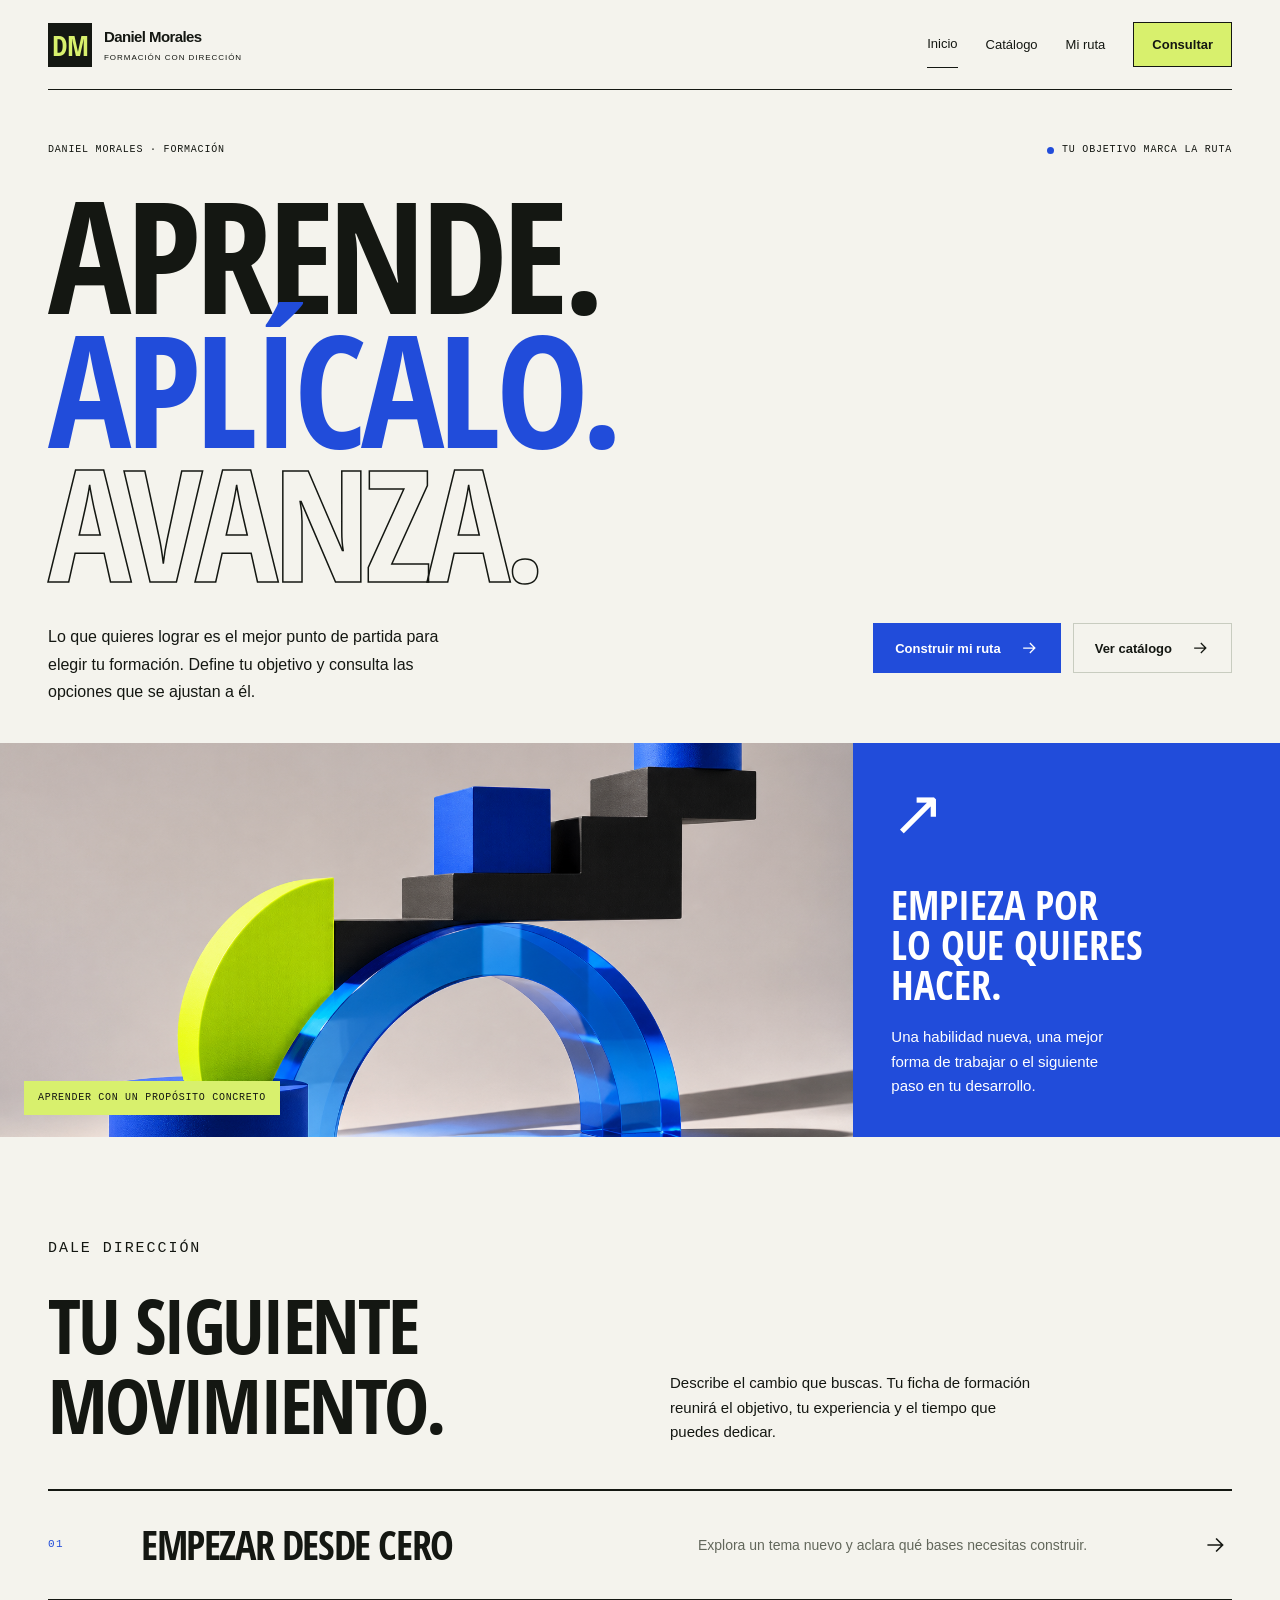
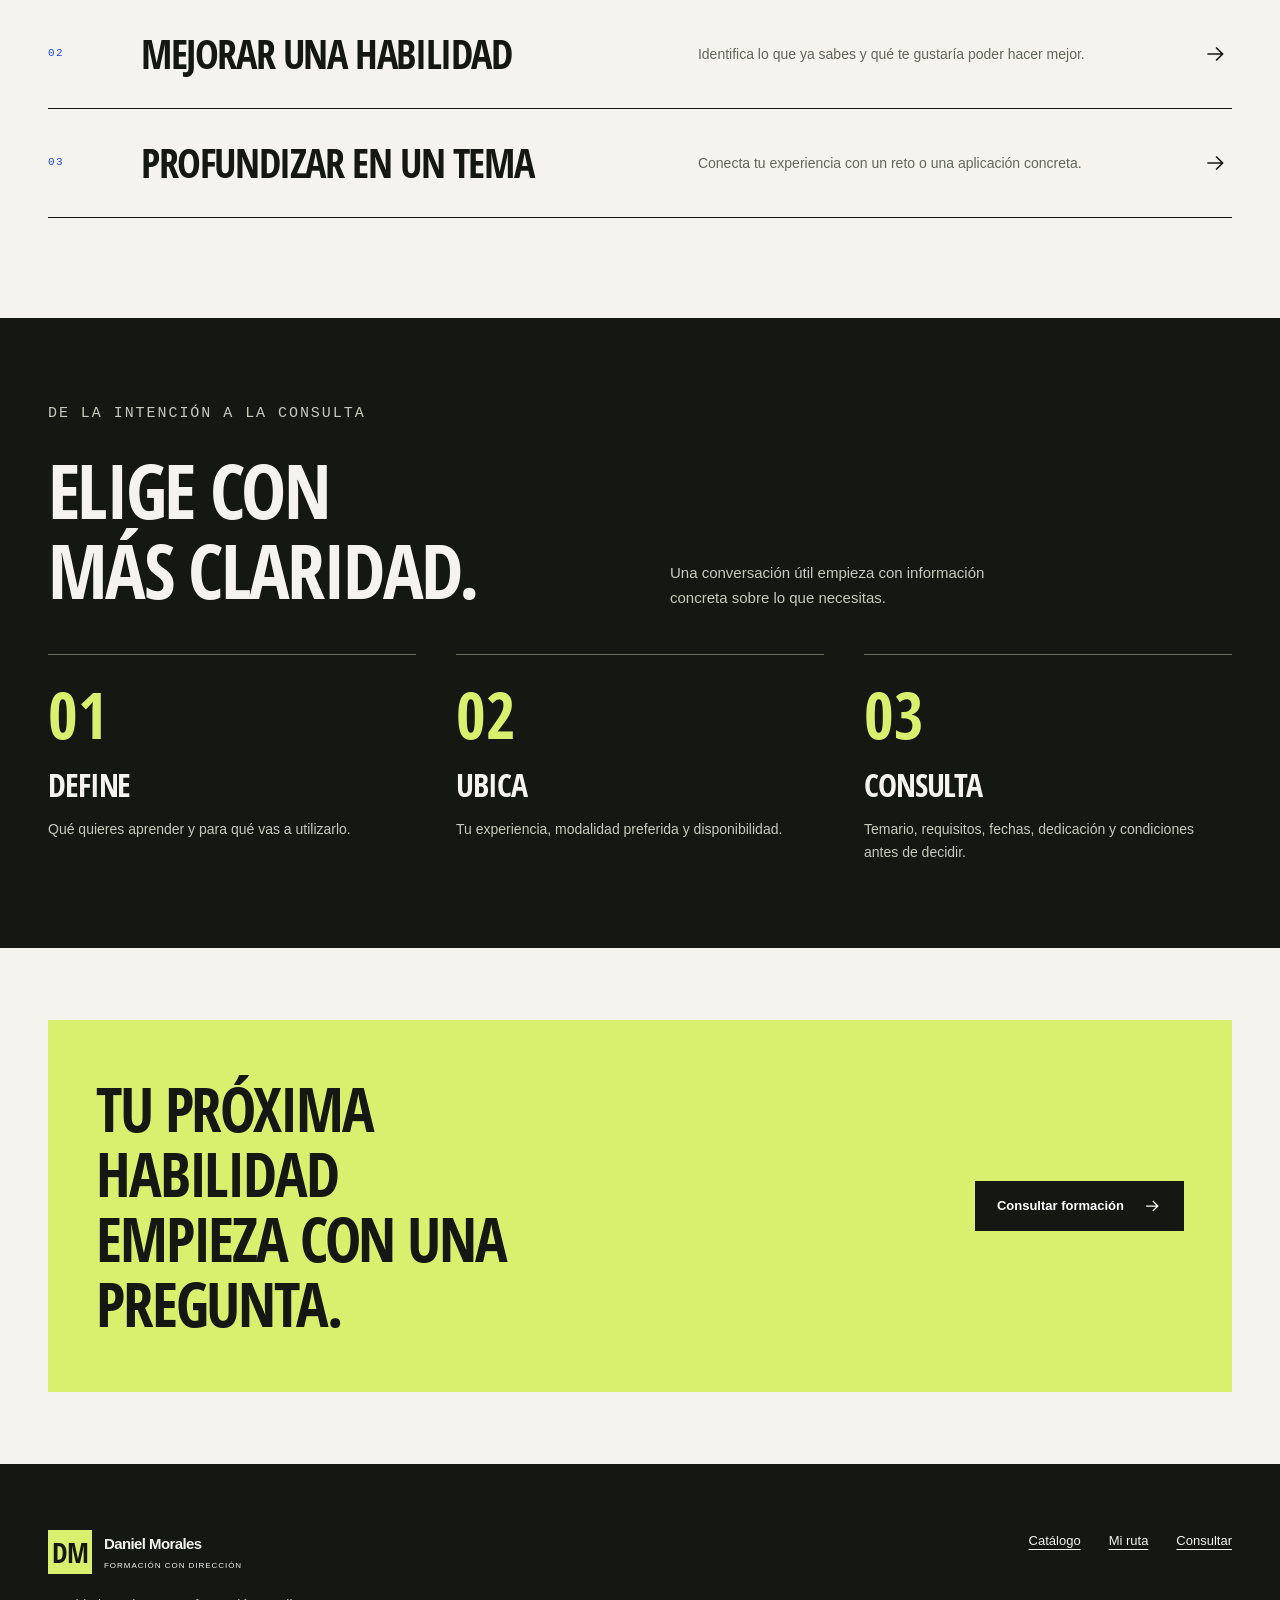
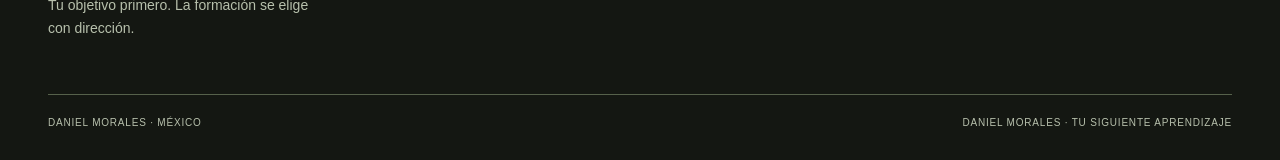
==== index.html @ 95f06d17 "1 1" ====
<!doctype html>
<html lang="es"><head><meta charset="utf-8"><meta name="viewport" content="width=device-width,initial-scale=1"><meta name="theme-color" content="#214cda"><title>Aprende con dirección | Daniel Morales</title><meta name="description" content="Define tu objetivo de aprendizaje, consulta cursos y prepara una ficha de formación para elegir con más claridad."><link rel="icon" href="favicon.svg" type="image/svg+xml"><link rel="stylesheet" href="assets/fonts.css"><link rel="stylesheet" href="assets/styles.css"><script src="configuracion.js" defer></script><script src="catalogo.js" defer></script><script src="assets/app.js" defer></script></head>
<body class="site-d"><a class="skip" href="#contenido">Saltar al contenido</a><header class="site-header"><div class="container header-inner"><a class="brand" href="index.html" aria-label="Daniel Morales · Inicio"><span class="brand-title"><span class="dm-monogram" aria-hidden="true">DM</span><span>Daniel Morales<small>Formación con dirección</small></span></span></a><button class="menu-toggle" type="button" aria-label="Abrir menú" aria-expanded="false" aria-controls="navegacion">Menú</button><nav class="nav" id="navegacion" aria-label="Navegación principal"><a href="index.html" aria-current="page">Inicio</a><a href="servicios.html">Catálogo</a><a href="herramientas.html">Mi ruta</a><a href="contacto.html" class="nav-cta">Consultar</a></nav></div></header>
<main id="contenido" tabindex="-1"><section class="container d-cover"><div class="d-kicker"><span>Daniel Morales · Formación</span><span><i class="d-dot" aria-hidden="true"></i>Tu objetivo marca la ruta</span></div><h1 class="d-title">APRENDE.<br><span class="blue">APLÍCALO.</span><br><span class="outlined">AVANZA.</span></h1><div class="d-cover-bottom"><p class="lead">Lo que quieres lograr es el mejor punto de partida para elegir tu formación. Define tu objetivo y consulta las opciones que se ajustan a él.</p><div class="actions"><a class="btn" href="herramientas.html">Construir mi ruta <svg viewBox="0 0 24 24" aria-hidden="true"><path d="M5 12h14M13 6l6 6-6 6"/></svg></a><a class="btn secondary" href="servicios.html">Ver catálogo <svg viewBox="0 0 24 24" aria-hidden="true"><path d="M5 12h14M13 6l6 6-6 6"/></svg></a></div></div></section><section class="d-banner"><div class="d-banner-visual"><img src="assets/editorial.png" width="1536" height="1024" alt="Composición de formas geométricas cobalto, lima y negro que sugieren construcción y avance" fetchpriority="high"><span class="d-image-label">Aprender con un propósito concreto</span></div><div class="d-banner-note"><span class="big-symbol" aria-hidden="true">↗</span><div><strong>Empieza por<br>lo que quieres hacer.</strong><p>Una habilidad nueva, una mejor forma de trabajar o el siguiente paso en tu desarrollo.</p></div></div></section><section class="container section"><div class="d-heading"><div><p class="eyebrow">Dale dirección</p><h2>Tu siguiente<br>movimiento.</h2></div><p>Describe el cambio que buscas. Tu ficha de formación reunirá el objetivo, tu experiencia y el tiempo que puedes dedicar.</p></div><div class="d-objectives"><a class="d-objective" href="herramientas.html"><span class="folio">01</span><h3>Empezar desde cero</h3><p>Explora un tema nuevo y aclara qué bases necesitas construir.</p><svg viewBox="0 0 24 24" aria-hidden="true"><path d="M5 12h14M13 6l6 6-6 6"/></svg></a><a class="d-objective" href="herramientas.html"><span class="folio">02</span><h3>Mejorar una habilidad</h3><p>Identifica lo que ya sabes y qué te gustaría poder hacer mejor.</p><svg viewBox="0 0 24 24" aria-hidden="true"><path d="M5 12h14M13 6l6 6-6 6"/></svg></a><a class="d-objective" href="herramientas.html"><span class="folio">03</span><h3>Profundizar en un tema</h3><p>Conecta tu experiencia con un reto o una aplicación concreta.</p><svg viewBox="0 0 24 24" aria-hidden="true"><path d="M5 12h14M13 6l6 6-6 6"/></svg></a></div></section><section class="d-process"><div class="container"><div class="d-heading"><div><p class="eyebrow">De la intención a la consulta</p><h2>Elige con<br>más claridad.</h2></div><p>Una conversación útil empieza con información concreta sobre lo que necesitas.</p></div><div class="d-process-grid"><article><strong>01</strong><h3>Define</h3><p>Qué quieres aprender y para qué vas a utilizarlo.</p></article><article><strong>02</strong><h3>Ubica</h3><p>Tu experiencia, modalidad preferida y disponibilidad.</p></article><article><strong>03</strong><h3>Consulta</h3><p>Temario, requisitos, fechas, dedicación y condiciones antes de decidir.</p></article></div></div></section><section class="container"><div class="d-cta"><h2>Tu próxima habilidad<br>empieza con una pregunta.</h2><a class="btn" href="contacto.html">Consultar formación <svg viewBox="0 0 24 24" aria-hidden="true"><path d="M5 12h14M13 6l6 6-6 6"/></svg></a></div></section></main>
<footer class="site-footer"><div class="container"><div class="footer-top"><div><a class="brand" href="index.html"><span class="brand-title"><span class="dm-monogram" aria-hidden="true">DM</span><span>Daniel Morales<small>Formación con dirección</small></span></span></a><p class="footer-note">Tu objetivo primero. La formación se elige con dirección.</p></div><nav class="footer-nav" aria-label="Navegación del pie"><a href="servicios.html">Catálogo</a><a href="herramientas.html">Mi ruta</a><a href="contacto.html">Consultar</a></nav></div><div class="footer-bottom"><span>Daniel Morales · México</span><span>Daniel Morales · Tu siguiente aprendizaje</span></div></div></footer></body></html>
---- assets/fonts.css ----
@font-face{font-family:'Site Display';src:url('fonts/display-700.woff') format('woff');font-style:normal;font-weight:700;font-display:swap}
@font-face{font-family:'Site Text';src:url('fonts/text-400.woff') format('woff');font-style:normal;font-weight:400;font-display:swap}
@font-face{font-family:'Site Text';src:url('fonts/text-700.woff') format('woff');font-style:normal;font-weight:700;font-display:swap}
@font-face{font-family:'Site Mono';src:url('fonts/mono-400.woff') format('woff');font-style:normal;font-weight:400;font-display:swap}
:root{--font-head:'Site Display',Georgia,serif;--font-body:'Site Text',Arial,sans-serif;--font-mono:'Site Mono',monospace}
---- assets/styles.css ----
*{box-sizing:border-box}:where(.tool-layout,.contact-grid,.form-grid,.s-intro,.s-paths,.s-service,.s-tool-intro,.s-principles,.s-process-grid,.s-note,.c-layout,.c-abstract,.c-row,.c-method,.c-service-columns,.matrix-row,.d-cover-bottom,.d-heading,.d-objective,.d-process-grid,.d-criteria,.d-tool-header,.catalog-toolbar,.catalog-grid)>*{min-width:0}html{scroll-behavior:smooth;scroll-padding-top:100px}body{margin:0;background:var(--paper);color:var(--ink);font-family:var(--font-body,Arial,sans-serif);font-size:16px;line-height:1.65}h1,h2,h3,p,figure,dl,dd{margin:0}h1,h2,h3{font-family:var(--font-head,Georgia,serif);font-weight:500;line-height:1.06;letter-spacing:-.035em}h1{font-size:clamp(3rem,7.4vw,7rem)}h2{font-size:clamp(2.1rem,4.4vw,4.2rem)}h3{font-size:1.5rem}p+p{margin-top:1rem}a{color:inherit;text-underline-offset:4px}button,input,select,textarea{font:inherit}button,a,input,textarea,select{-webkit-tap-highlight-color:transparent}a,button{touch-action:manipulation}button{cursor:pointer}button:disabled{cursor:default;opacity:.45}a:not(.btn):hover{text-decoration-thickness:2px}img,svg{max-width:100%;display:block}img{height:auto}svg{width:20px;height:20px;fill:none;stroke:currentColor;stroke-width:1.5}::selection{background:var(--accent);color:var(--accent-text)}:focus-visible{outline:3px solid var(--focus);outline-offset:5px}[hidden]{display:none!important}.container{width:min(1280px,calc(100% - 96px));margin-inline:auto}.skip{position:fixed;z-index:999;top:12px;left:12px;transform:translateY(-180%);padding:12px 20px;background:var(--ink);color:var(--paper)}.skip:focus{transform:none}.site-header{position:relative;z-index:20}.header-inner{min-height:96px;display:flex;align-items:center;justify-content:space-between;gap:24px}.brand{text-decoration:none;flex-shrink:0}.brand small{font-family:var(--font-body,Arial,sans-serif);display:block;font-size:10px;letter-spacing:.16em;line-height:1.5;text-transform:uppercase}.nav{display:flex;align-items:center;gap:28px}.nav a{font-size:13px;text-decoration:none;white-space:nowrap;padding-block:12px}.nav a[aria-current=page]{border-bottom:1px solid currentColor}.nav .nav-cta{padding:11px 18px;background:var(--ink);color:var(--paper)}.menu-toggle{display:none;border:1px solid var(--line);padding:10px 14px;background:transparent;color:inherit;font-size:13px}.eyebrow,.folio,.label{font-family:var(--font-mono,monospace);font-size:11px;font-weight:500;text-transform:uppercase;letter-spacing:.13em;line-height:1.6}.eyebrow{margin-bottom:24px}.lead{font-size:clamp(1.05rem,1.5vw,1.3rem);line-height:1.7;max-width:64ch}.muted,.micro,.hint{color:var(--muted)}.micro{font-size:12px;line-height:1.7}.hint{font-weight:400;font-size:11px;margin-left:5px}.actions{display:flex;flex-wrap:wrap;gap:12px;align-items:center;margin-top:28px}.btn{display:inline-flex;align-items:center;justify-content:center;gap:18px;min-height:50px;padding:13px 21px;background:var(--accent);color:var(--accent-text);border:1px solid var(--accent);text-decoration:none;font-size:13px;font-weight:600;line-height:1.5;max-width:100%;text-align:center;transition:background .18s,color .18s,transform .18s}.btn:hover{transform:translateY(-2px);filter:brightness(.94)}.btn.secondary{background:transparent;color:var(--ink);border-color:var(--line)}.text-link{display:inline-flex;gap:18px;align-items:center;font-size:14px;text-decoration:none;border-bottom:1px solid currentColor;padding-block:8px}.section{padding-block:100px}.section.soft{background:var(--soft)}.section-head{margin-bottom:48px}.section-head p{max-width:54ch;margin-top:20px}.page-intro{padding-block:68px}.page-intro .lead{margin-top:28px}.tool-layout{display:grid;grid-template-columns:1.1fr 1fr;gap:40px;align-items:start}.panel{min-width:0;padding:36px;background:var(--panel);border:1px solid var(--line)}.panel-heading{display:flex;align-items:start;justify-content:space-between;gap:20px;margin-bottom:28px}.panel-heading h2{font-size:1.9rem}.tag{font-size:10px;text-transform:uppercase;letter-spacing:.08em;line-height:1.5;flex-shrink:0;color:var(--muted);padding-top:7px}.form-grid{display:grid;grid-template-columns:1fr 1fr;gap:24px 20px}.field{display:flex;flex-direction:column;min-width:0;gap:8px}.field.full{grid-column:1/-1}.field label{font-size:13px;font-weight:600;line-height:1.5}input,textarea,select{width:100%;min-width:0;background:var(--input);border:1px solid var(--line);color:var(--ink);padding:12px 13px;border-radius:0;min-height:48px}input[type=checkbox]{width:18px;min-height:18px;height:18px;accent-color:var(--accent);flex-shrink:0}textarea{resize:vertical;min-height:126px}input::placeholder,textarea::placeholder{color:var(--muted);opacity:.9;font-size:13px}select{padding-right:24px}form .micro{margin-top:20px}.status{font-size:13px;line-height:1.6;margin-top:16px}.status:empty{display:none}.notice{font-size:12px;line-height:1.6;padding:16px;border-left:2px solid var(--accent);background:var(--soft);margin-top:20px}.empty-state{padding:42px 8px;text-align:center}.empty-symbol{font-family:var(--font-head,Georgia,serif);font-size:4rem;line-height:1;color:var(--accent);margin-bottom:24px}.empty-state h3{font-size:1.7rem;margin-bottom:16px}.empty-state p{font-size:14px;max-width:37ch;margin-inline:auto;color:var(--muted)}.result-line{padding-block:17px;border-bottom:1px solid var(--line)}.result-line dt{font-size:10px;letter-spacing:.1em;text-transform:uppercase;font-family:var(--font-mono,monospace);color:var(--muted)}.result-line dd{margin-top:7px;font-size:15px;white-space:pre-wrap;overflow-wrap:anywhere}.result-content ol{padding-left:20px;font-size:14px}.result-content li+li{margin-top:12px}.result-content h3{font-size:1.6rem}.contact-grid{display:grid;grid-template-columns:.8fr 1.2fr;gap:64px}.contact-email{display:block;overflow-wrap:anywhere;font-size:clamp(1rem,1.5vw,1.3rem);margin:28px 0}.contact-note{font-size:15px}.contact-detail{display:grid;grid-template-columns:100px 1fr;gap:13px 20px;font-size:13px;margin-top:32px}.contact-detail dt{color:var(--muted)}.contact-detail dd{min-width:0;overflow-wrap:anywhere}.site-footer{padding:66px 0 28px;border-top:1px solid var(--line)}.footer-top{display:flex;justify-content:space-between;gap:40px}.footer-note{max-width:35ch;font-size:14px;margin-top:20px;color:var(--muted)}.footer-nav{display:flex;gap:28px;align-items:start;flex-wrap:wrap;font-size:13px}.footer-bottom{display:flex;justify-content:space-between;gap:20px;flex-wrap:wrap;margin-top:54px;padding-top:20px;border-top:1px solid var(--line);font-size:10px;letter-spacing:.08em;text-transform:uppercase;color:var(--muted)}.no-script{padding:16px;border:1px solid var(--line);margin:20px 0;font-size:13px}.visually-hidden{position:absolute;width:1px;height:1px;padding:0;margin:-1px;overflow:hidden;clip:rect(0,0,0,0);white-space:nowrap;border:0}main{min-height:65vh}main:focus{outline:none}.editorial-image{width:100%;height:100%;object-fit:cover}.quote-line{border-left:1px solid var(--accent);padding-left:28px;font-family:var(--font-head,Georgia,serif);font-size:1.7rem;line-height:1.3;max-width:30ch}.nobr{white-space:nowrap}details{border-bottom:1px solid var(--line);padding-block:20px}summary{cursor:pointer;font-size:1.15rem;font-weight:500;padding-right:20px}details p{font-size:14px;max-width:65ch;margin-top:14px}figure figcaption{font-size:10px;letter-spacing:.06em;line-height:1.6;margin-top:10px;color:var(--muted)}
@media(max-width:1020px){.container{width:calc(100% - 56px)}.nav{gap:18px}.tool-layout{gap:20px}.panel{padding:26px}.contact-grid{gap:32px}.panel-heading{flex-direction:column;gap:6px}.tag{padding:0}}
@media(max-width:760px){html{scroll-padding-top:20px}.container{width:calc(100% - 36px)}.header-inner{min-height:82px;flex-wrap:wrap;gap:0;padding-block:18px}.menu-toggle{display:inline-flex;align-items:center}.nav{width:100%;flex-direction:column;gap:0;align-items:stretch;margin-top:20px;padding-top:10px;border-top:1px solid var(--line)}.nav a{padding:14px 10px;white-space:normal}.nav .nav-cta{margin-top:8px}.js .nav:not(.is-open){display:none}.section{padding-block:64px}.page-intro{padding-block:46px}.tool-layout,.contact-grid{grid-template-columns:1fr;gap:28px}.panel{padding:26px 22px}.panel-heading{flex-direction:row}.form-grid{gap:20px}.footer-top{flex-direction:column}.footer-nav{gap:18px 24px}.site-footer{padding-top:48px}.section-head{margin-bottom:32px}.contact-detail{grid-template-columns:90px 1fr}.lead{font-size:1.05rem}}
@media(max-width:420px){.form-grid{grid-template-columns:1fr}.field.full{grid-column:auto}.panel{padding:24px 17px}.panel-heading{flex-direction:column}.btn{padding-inline:16px;gap:10px}.actions{gap:10px}.footer-bottom{font-size:9px}.contact-detail{grid-template-columns:1fr;gap:4px}.contact-detail dd{margin-bottom:12px}}
@media(prefers-reduced-motion:reduce){html{scroll-behavior:auto}*,*::before,*::after{transition:none!important;animation:none!important}.btn:hover{transform:none}}

:root{--paper:#f4f3ed;--ink:#141712;--muted:#62675b;--line:#c8ccc0;--accent:#214cda;--accent-text:#fff;--focus:#a63c00;--soft:#e5e8de;--panel:#fffef9;--input:#fffef9;--lime:#d8f06d}h1,h2,h3{font-family:var(--font-head,'Arial Narrow',Arial,sans-serif);font-weight:700;text-transform:uppercase;letter-spacing:-.035em}.brand-title{display:flex;align-items:center;gap:12px;font-family:var(--font-body,Arial,sans-serif);font-weight:750;font-size:15px;letter-spacing:-.04em}.dm-monogram{display:grid;place-items:center;width:44px;height:44px;background:var(--ink);color:var(--lime);font-family:var(--font-head,'Arial Narrow',Arial,sans-serif);font-size:28px;font-weight:700;line-height:1}.brand small{font-size:8px;font-weight:400;letter-spacing:.12em;margin-top:3px}.header-inner{min-height:90px;border-bottom:1px solid var(--ink)}.nav .nav-cta{background:var(--lime);color:var(--ink);font-weight:700;border:1px solid var(--ink)}.d-cover{padding-top:52px}.d-kicker{display:flex;justify-content:space-between;gap:20px;align-items:center;margin-bottom:28px;font-family:var(--font-mono,monospace);font-size:10px;text-transform:uppercase;letter-spacing:.08em}.d-kicker span:last-child{display:flex;align-items:center;gap:8px}.d-dot{width:7px;height:7px;background:var(--accent);border-radius:50%}.d-title{font-size:clamp(5rem,12.2vw,12.5rem);line-height:.86;letter-spacing:-.035em;max-width:12ch}.d-title .blue{color:var(--accent)}.d-title .outlined{color:var(--paper);-webkit-text-stroke:1.5px var(--ink)}.d-cover-bottom{display:grid;grid-template-columns:1fr 1fr;gap:50px;margin-top:34px;padding-bottom:38px}.d-cover-bottom .lead{font-size:16px;max-width:45ch}.d-cover-bottom .actions{justify-content:end;align-items:start;margin:0}.d-banner{display:grid;grid-template-columns:2fr 1fr;min-height:330px;background:var(--accent);color:white}.d-banner-visual{min-width:0;min-height:330px;position:relative}.d-banner-visual img{width:100%;height:100%;object-fit:cover;position:absolute;inset:0}.d-banner-visual .d-image-label{position:absolute;bottom:22px;left:24px;background:var(--lime);color:var(--ink);padding:9px 14px;font-family:var(--font-mono,monospace);font-size:10px;text-transform:uppercase;letter-spacing:.07em}.d-banner-note{padding:38px;display:flex;flex-direction:column;justify-content:space-between;gap:40px}.d-banner-note .big-symbol{font-size:4rem;line-height:1}.d-banner-note p{font-size:15px;max-width:28ch}.d-banner-note strong{font-family:var(--font-head,'Arial Narrow',Arial,sans-serif);font-size:2.5rem;display:block;text-transform:uppercase;line-height:1;margin-bottom:20px}.d-heading{display:grid;grid-template-columns:1fr 1fr;gap:60px;align-items:end;margin-bottom:44px}.d-heading h2{font-size:clamp(3rem,5.9vw,5.5rem)}.d-heading p{max-width:45ch;font-size:15px}.d-objectives{border-top:2px solid var(--ink)}.d-objective{display:grid;grid-template-columns:65px 1fr .9fr 30px;gap:28px;align-items:center;padding:34px 0;border-bottom:1px solid var(--ink);text-decoration:none}.d-objective .folio{color:var(--accent)}.d-objective h3{font-size:2.5rem;line-height:1}.d-objective p{font-size:14px;color:var(--muted)}.d-objective svg{width:26px;height:26px}.d-objective:hover h3{color:var(--accent)}.d-process{background:var(--ink);color:var(--paper);padding-block:84px}.d-process .d-heading p{color:#c4cbbc}.d-process-grid{display:grid;grid-template-columns:repeat(3,1fr);gap:40px}.d-process-grid article{padding-top:28px;border-top:1px solid #66705d}.d-process-grid strong{font-family:var(--font-head,'Arial Narrow',Arial,sans-serif);color:var(--lime);font-size:4rem;line-height:1}.d-process-grid h3{font-size:2rem;margin-top:20px}.d-process-grid p{color:#c4cbbc;font-size:14px;margin-top:16px}.d-cta{display:flex;align-items:center;justify-content:space-between;gap:50px;background:var(--lime);padding:56px 48px;margin-block:72px}.d-cta h2{font-size:clamp(2.7rem,4.8vw,4.6rem);max-width:16ch}.d-cta .btn{background:var(--ink);border-color:var(--ink);flex-shrink:0}.d-page-head{padding-block:56px 48px;border-bottom:2px solid var(--ink)}.d-page-head h1{font-size:clamp(4.6rem,9vw,9rem);line-height:.9}.d-page-head .lead{font-size:16px;margin-top:28px;max-width:65ch}.d-catalog{padding-block:40px 80px}.catalog-toolbar{display:grid;grid-template-columns:1.5fr 1fr 1fr;gap:20px;padding:25px 0;border-bottom:1px solid var(--line)}.catalog-count{font-family:var(--font-mono,monospace);font-size:11px;text-transform:uppercase;letter-spacing:.06em;margin-block:22px}.catalog-grid{display:grid;grid-template-columns:repeat(2,minmax(0,1fr));gap:24px}.course-card{border:1px solid var(--ink);background:var(--panel);padding:30px;display:flex;flex-direction:column}.course-area{font-size:10px;letter-spacing:.1em;text-transform:uppercase;color:var(--accent);font-family:var(--font-mono,monospace)}.course-card h2{font-size:2.7rem;margin:22px 0 18px;overflow-wrap:anywhere}.course-description{font-size:14px;margin-bottom:20px;overflow-wrap:anywhere}.course-meta{display:grid;grid-template-columns:1fr 1fr;gap:15px;padding-block:20px;border-block:1px solid var(--line);margin-top:auto}.course-meta dt{font-size:9px;text-transform:uppercase;letter-spacing:.07em;color:var(--muted)}.course-meta dd{font-size:13px;margin-top:4px;overflow-wrap:anywhere}.course-card .actions{gap:12px}.catalog-empty{background:var(--ink);color:var(--paper);padding:52px;display:grid;grid-template-columns:1.4fr 1fr;gap:64px;margin-top:12px}.catalog-empty .eyebrow{color:var(--lime)}.catalog-empty h2{font-size:clamp(3rem,5.8vw,5.3rem);max-width:13ch;line-height:.98}.catalog-empty p{font-size:15px;color:#c5cdbb;max-width:42ch}.catalog-empty .btn{background:var(--lime);color:var(--ink);border-color:var(--lime)}.catalog-empty .text-link{color:var(--paper)}.catalog-empty aside{border-left:1px solid #627052;padding-left:36px;align-self:center}.catalog-empty aside h3{font-size:1.8rem;color:var(--lime);margin-bottom:22px}.catalog-empty ol{padding-left:20px;font-size:14px;color:#d7dece}.catalog-empty li+li{margin-top:18px}.d-criteria{display:grid;grid-template-columns:1fr 1fr;gap:80px;margin-top:70px}.d-criteria h2{font-size:3.2rem;max-width:15ch}.d-criteria details:first-child{border-top:1px solid var(--line)}.d-criteria summary{font-size:15px;font-weight:600}.d-criteria details p{font-size:14px}.d-tool-header{display:grid;grid-template-columns:1.2fr 1fr;gap:70px;align-items:end}.d-tool-header h1{font-size:clamp(4rem,7.8vw,7.7rem)}.d-tool-header .lead{font-size:15px;margin-top:0}.d-tool .tool-layout{grid-template-columns:1.15fr .85fr;gap:28px}.d-tool .panel{border:1px solid var(--ink);padding:32px}.d-tool .panel-heading h2{font-size:2rem}.d-tool .tool-layout>section{background:var(--lime)}.d-tool .empty-symbol{font-size:5rem;color:var(--ink)}.d-tool .empty-state h3{font-size:2.4rem}.d-tool .empty-state p{color:#485337}.d-tool .result-line{border-color:#a2b64c}.d-tool .result-line dt{color:#485337}.d-tool .result-content h3{font-size:1.9rem}.d-tool .btn.secondary{border-color:var(--ink)}.learning-progress{display:flex;gap:8px;margin-bottom:28px}.learning-progress button{flex:1;padding:11px 7px;border:1px solid var(--line);background:transparent;font-size:10px;text-transform:uppercase;line-height:1.6;letter-spacing:.04em;color:var(--muted)}.learning-progress button span{font-family:var(--font-head,'Arial Narrow',Arial,sans-serif);font-size:25px;line-height:1;display:block;margin-bottom:5px}.learning-progress button[aria-current=step]{background:var(--accent);color:white;border-color:var(--accent)}.learning-step{padding:0;margin:0 0 24px;border:0;min-width:0}.learning-step legend{font-family:var(--font-head,'Arial Narrow',Arial,sans-serif);font-size:2.2rem;line-height:1;text-transform:uppercase;letter-spacing:-.03em;padding:0;margin-bottom:22px;width:100%}.learning-step .form-grid{grid-template-columns:1fr}.learning-controls{display:flex;gap:10px;flex-wrap:wrap;align-items:center;padding-top:8px}.learning-controls .btn{font-size:12px}.learning-controls .small-button{margin-left:auto}.step-caption{font-family:var(--font-mono,monospace);font-size:10px;text-transform:uppercase;letter-spacing:.07em;color:var(--muted);margin-bottom:15px}.d-contact .contact-grid{margin-top:48px;grid-template-columns:.9fr 1.1fr;gap:0;border:1px solid var(--ink)}.d-contact .contact-info{background:var(--accent);color:white;padding:40px}.d-contact .contact-info h2{font-size:3.7rem;max-width:10ch}.d-contact .contact-info .eyebrow,.d-contact .contact-detail dt{color:#d4dfff}.d-contact .contact-info .contact-email{font-size:16px}.d-contact .contact-info .btn.secondary{color:white;border-color:#8ea4ea}.d-contact .panel{border:0;padding:40px}.d-contact .contact-info .contact-note{font-size:14px}.d-contact .contact-detail{grid-template-columns:85px 1fr}.d-contact .panel-heading h2{font-size:2.4rem}.site-footer{background:var(--ink);color:var(--paper);border:0}.site-footer .brand-title{color:var(--paper)}.site-footer .dm-monogram{background:var(--lime);color:var(--ink)}.site-footer .footer-note,.site-footer .footer-bottom{color:#b7c0ac}.site-footer .footer-bottom{border-color:#56614b}
@media(max-width:1020px){.d-title{font-size:12.6vw}.d-banner-note{padding:28px}.d-objective{grid-template-columns:40px 1fr .9fr 24px;gap:20px}.d-objective h3{font-size:2.2rem}.d-tool .panel{padding:24px}.d-tool-header{gap:40px}.d-contact .contact-info,.d-contact .panel{padding:30px}.catalog-empty{padding:36px;gap:38px}.d-criteria{gap:40px}}
@media(max-width:760px){.d-cover{padding-top:32px}.d-kicker{font-size:9px;gap:14px}.d-kicker span:last-child{font-size:8px}.d-title{font-size:clamp(4.2rem,16.2vw,7rem);line-height:.9}.d-cover-bottom{grid-template-columns:1fr;gap:24px;margin-top:28px}.d-cover-bottom .actions{justify-content:start}.d-banner{grid-template-columns:1fr}.d-banner-visual{min-height:270px}.d-banner-note{display:grid;grid-template-columns:40px 1fr;gap:28px;padding:30px 25px}.d-banner-note .big-symbol{font-size:2.6rem}.d-banner-note strong{font-size:2rem;margin-bottom:14px}.d-banner-note p{max-width:none;font-size:14px}.d-heading,.d-tool-header{grid-template-columns:1fr;gap:24px}.d-heading h2{font-size:3.5rem}.d-objective{grid-template-columns:28px 1fr 24px;gap:16px;padding-block:26px}.d-objective h3{font-size:2.2rem}.d-objective p{grid-column:2;grid-row:2}.d-objective svg{grid-column:3;grid-row:1}.d-process{padding-block:60px}.d-process-grid{grid-template-columns:1fr;gap:32px}.d-process-grid article{display:grid;grid-template-columns:50px 1fr;gap:16px}.d-process-grid h3{margin:0}.d-process-grid p{grid-column:2;margin:0}.d-process-grid strong{grid-row:1/3;font-size:3.2rem}.d-cta{display:block;padding:34px 26px;margin-block:50px}.d-cta .btn{margin-top:28px}.d-page-head{padding-block:40px}.d-page-head h1{font-size:clamp(3.4rem,14vw,6rem)}.catalog-toolbar{grid-template-columns:1fr 1fr}.catalog-toolbar .field:first-child{grid-column:1/-1}.catalog-grid{grid-template-columns:1fr}.catalog-empty{grid-template-columns:1fr;gap:38px;padding:32px 24px}.catalog-empty h2{font-size:3.6rem}.catalog-empty aside{border-left:0;border-top:1px solid #627052;padding:24px 0 0}.catalog-empty aside ol{margin-bottom:0}.d-criteria{grid-template-columns:1fr;gap:30px;margin-top:48px}.d-criteria h2{font-size:2.8rem}.d-tool .tool-layout{grid-template-columns:1fr}.d-tool .panel{padding:27px 22px}.d-tool-header .lead{max-width:50ch}.d-contact .contact-grid{grid-template-columns:1fr}.d-contact .contact-info,.d-contact .panel{padding:32px 24px}.d-contact .contact-info h2{font-size:3.3rem}.learning-controls .small-button{margin-left:0}}
@media(max-width:420px){.d-kicker span:last-child{display:none}.d-title{font-size:15.8vw}.brand-title{font-size:13px}.dm-monogram{width:38px;height:38px}.d-tool .panel{padding:24px 17px}.learning-progress{gap:5px}.learning-progress button{font-size:9px;padding-inline:3px}.catalog-toolbar{grid-template-columns:1fr}.catalog-toolbar .field:first-child{grid-column:auto}.course-card{padding:24px}.course-meta{grid-template-columns:1fr}.d-banner-visual .d-image-label{left:16px;right:16px;font-size:9px}}
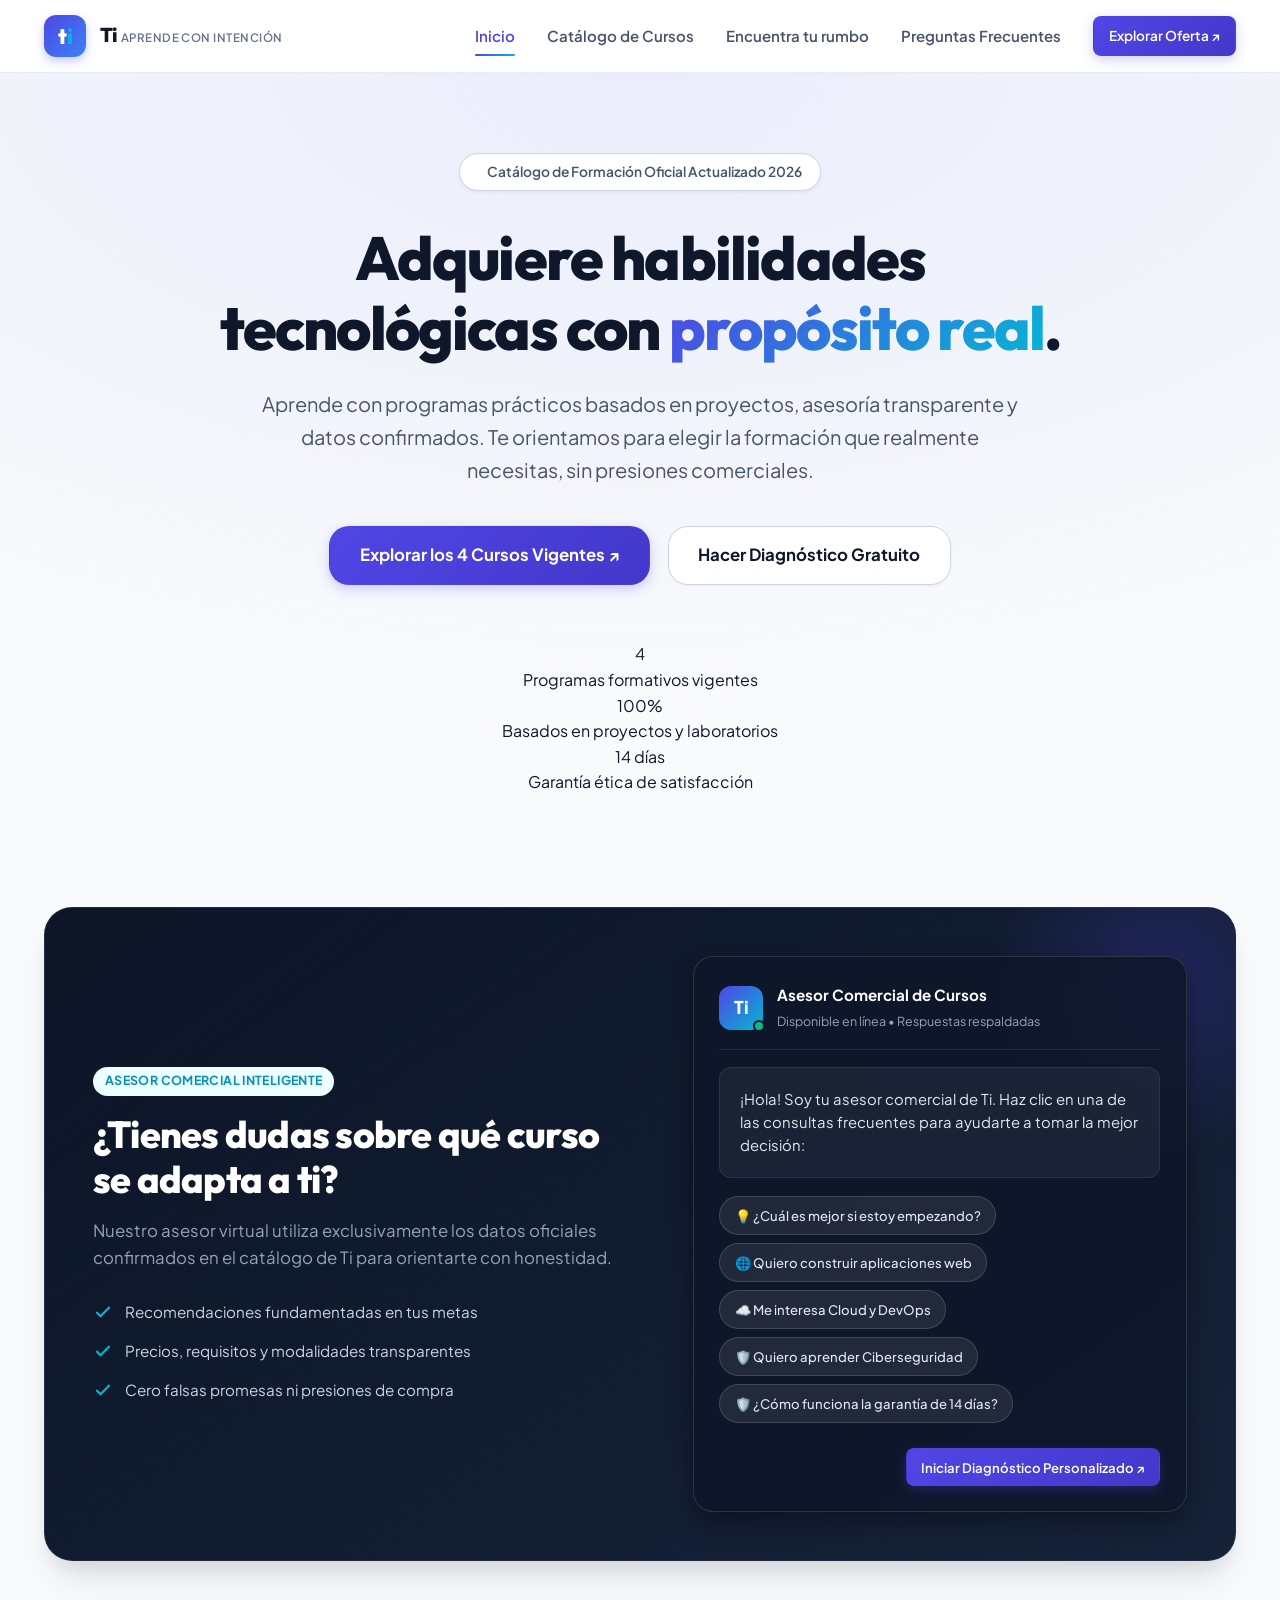
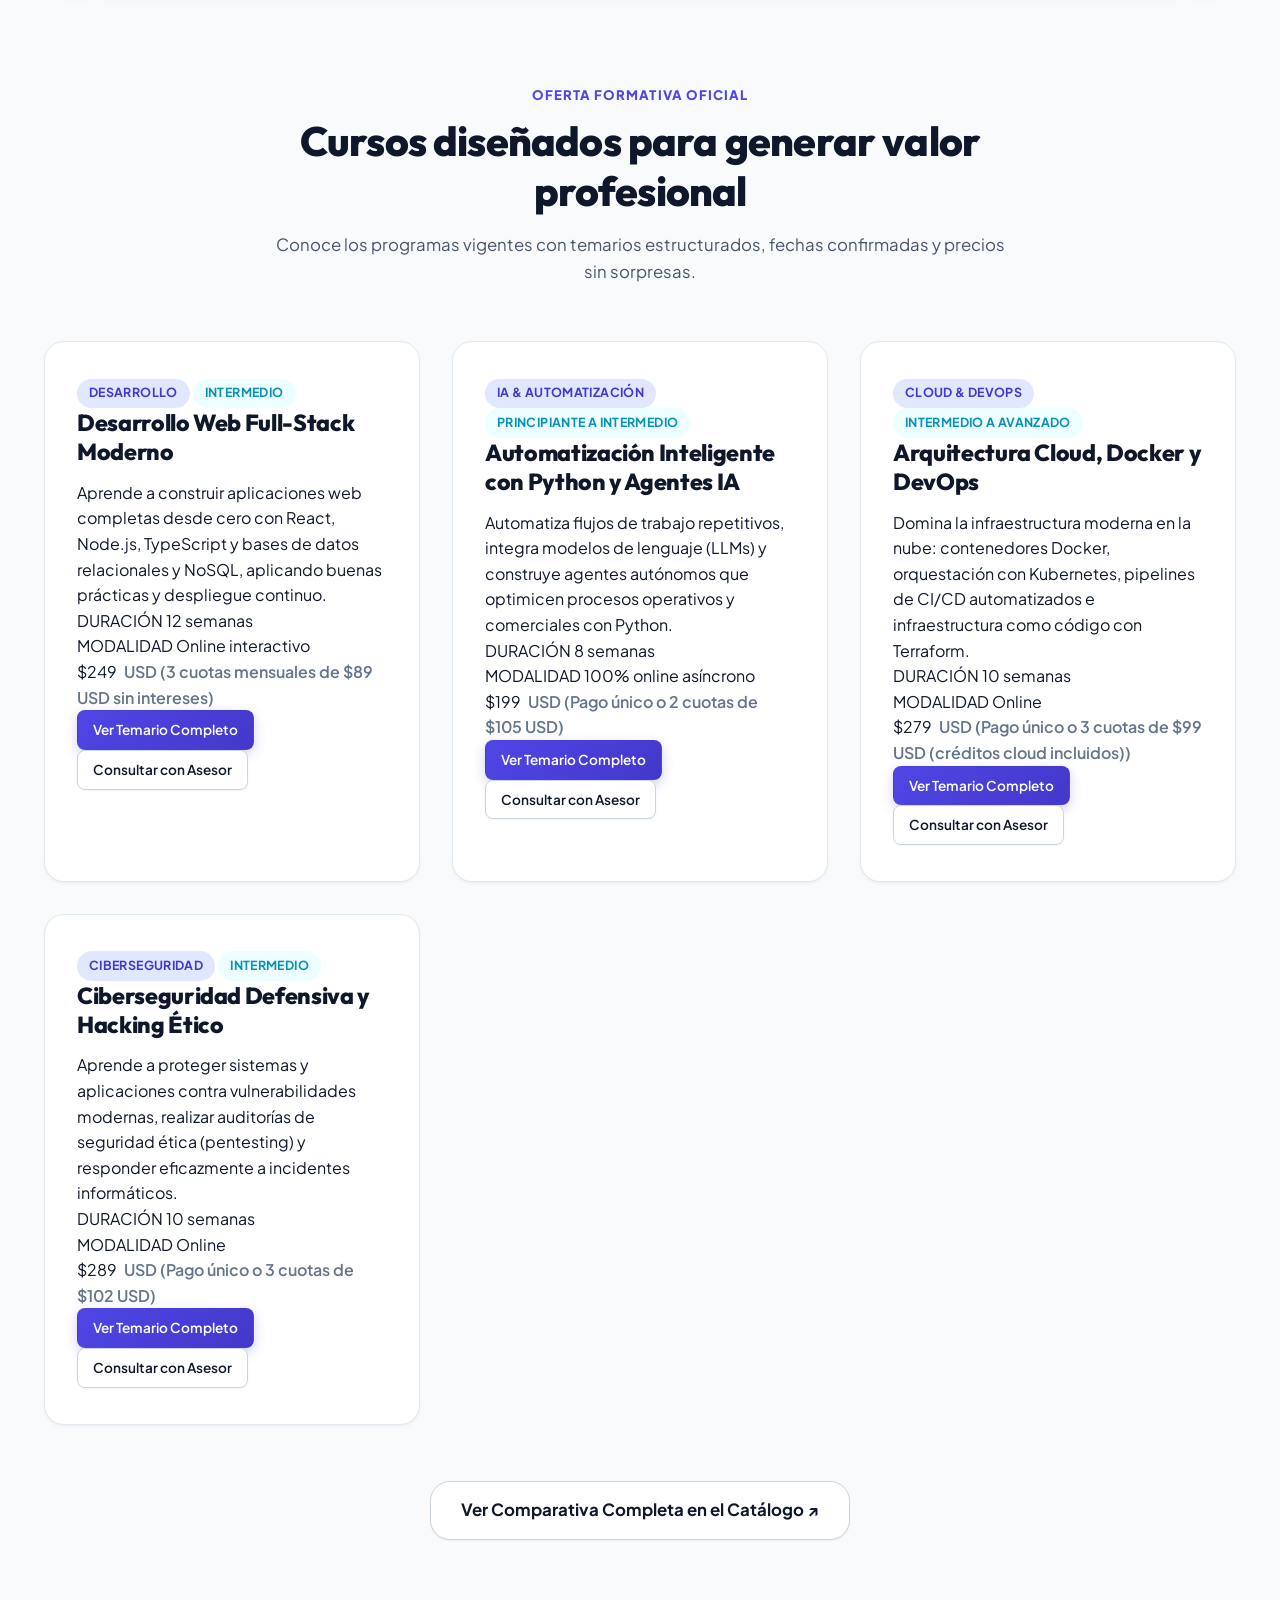
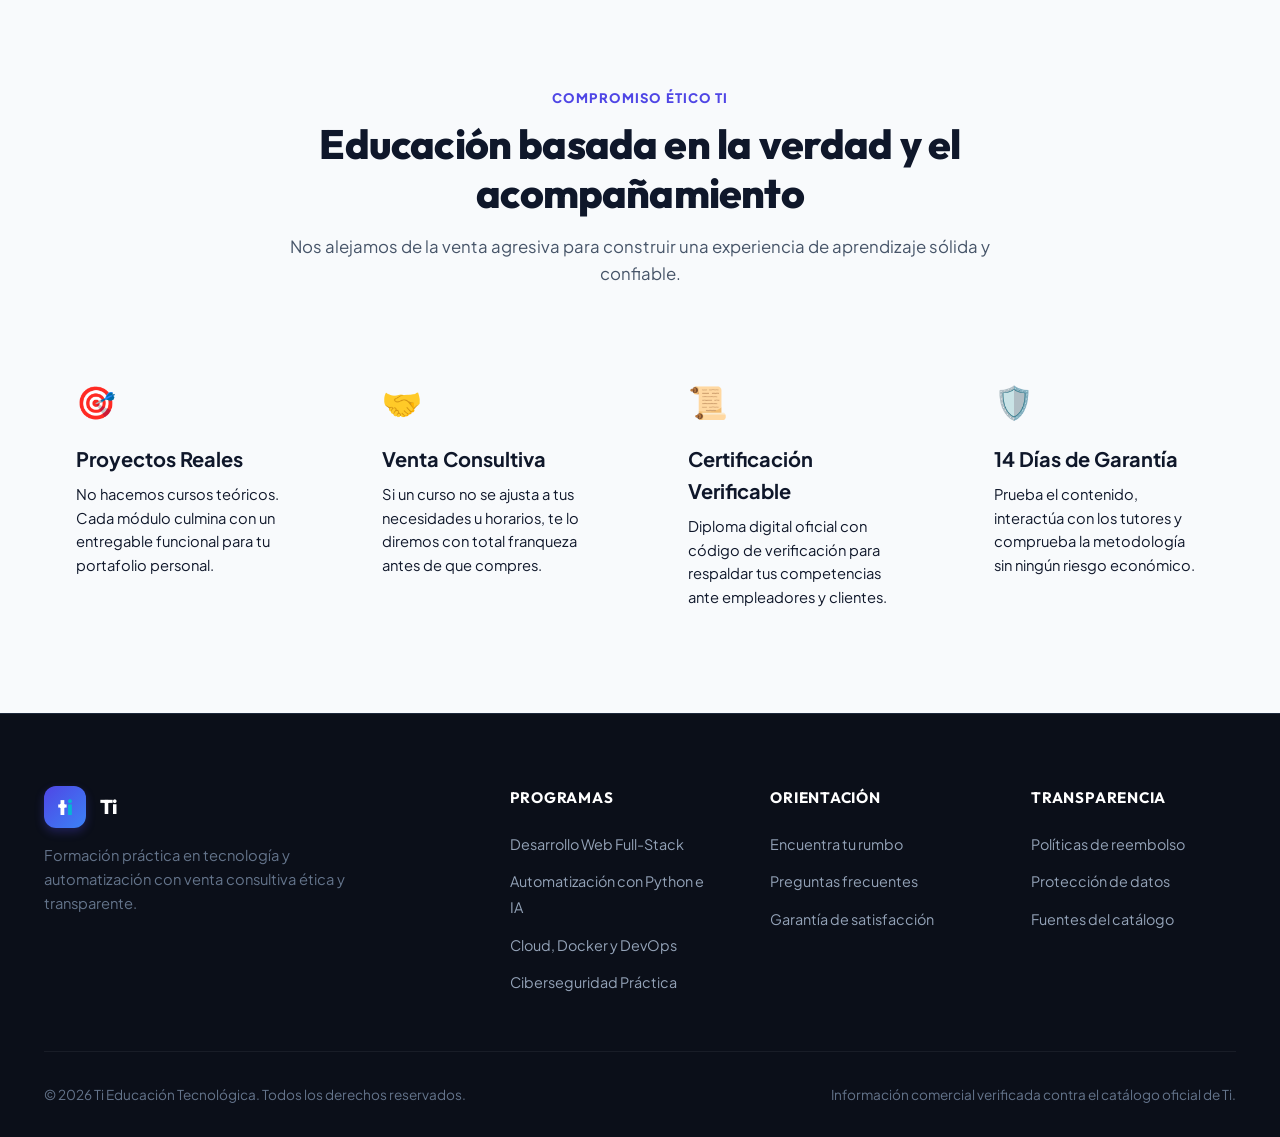
==== commit 25349fe4: "1 1" ====
--- a/index.html
+++ b/index.html
@@ -1,5 +1,259 @@
 <!doctype html>
-<html lang="es"><head><meta charset="utf-8"><meta name="viewport" content="width=device-width,initial-scale=1"><meta name="theme-color" content="#214cda"><title>Aprende con dirección | Daniel Morales</title><meta name="description" content="Define tu objetivo de aprendizaje, consulta cursos y prepara una ficha de formación para elegir con más claridad."><link rel="icon" href="favicon.svg" type="image/svg+xml"><link rel="stylesheet" href="assets/fonts.css"><link rel="stylesheet" href="assets/styles.css"><script src="configuracion.js" defer></script><script src="catalogo.js" defer></script><script src="assets/app.js" defer></script></head>
-<body class="site-d"><a class="skip" href="#contenido">Saltar al contenido</a><header class="site-header"><div class="container header-inner"><a class="brand" href="index.html" aria-label="Daniel Morales · Inicio"><span class="brand-title"><span class="dm-monogram" aria-hidden="true">DM</span><span>Daniel Morales<small>Formación con dirección</small></span></span></a><button class="menu-toggle" type="button" aria-label="Abrir menú" aria-expanded="false" aria-controls="navegacion">Menú</button><nav class="nav" id="navegacion" aria-label="Navegación principal"><a href="index.html" aria-current="page">Inicio</a><a href="servicios.html">Catálogo</a><a href="herramientas.html">Mi ruta</a><a href="contacto.html" class="nav-cta">Consultar</a></nav></div></header>
-<main id="contenido" tabindex="-1"><section class="container d-cover"><div class="d-kicker"><span>Daniel Morales · Formación</span><span><i class="d-dot" aria-hidden="true"></i>Tu objetivo marca la ruta</span></div><h1 class="d-title">APRENDE.<br><span class="blue">APLÍCALO.</span><br><span class="outlined">AVANZA.</span></h1><div class="d-cover-bottom"><p class="lead">Lo que quieres lograr es el mejor punto de partida para elegir tu formación. Define tu objetivo y consulta las opciones que se ajustan a él.</p><div class="actions"><a class="btn" href="herramientas.html">Construir mi ruta <svg viewBox="0 0 24 24" aria-hidden="true"><path d="M5 12h14M13 6l6 6-6 6"/></svg></a><a class="btn secondary" href="servicios.html">Ver catálogo <svg viewBox="0 0 24 24" aria-hidden="true"><path d="M5 12h14M13 6l6 6-6 6"/></svg></a></div></div></section><section class="d-banner"><div class="d-banner-visual"><img src="assets/editorial.png" width="1536" height="1024" alt="Composición de formas geométricas cobalto, lima y negro que sugieren construcción y avance" fetchpriority="high"><span class="d-image-label">Aprender con un propósito concreto</span></div><div class="d-banner-note"><span class="big-symbol" aria-hidden="true">↗</span><div><strong>Empieza por<br>lo que quieres hacer.</strong><p>Una habilidad nueva, una mejor forma de trabajar o el siguiente paso en tu desarrollo.</p></div></div></section><section class="container section"><div class="d-heading"><div><p class="eyebrow">Dale dirección</p><h2>Tu siguiente<br>movimiento.</h2></div><p>Describe el cambio que buscas. Tu ficha de formación reunirá el objetivo, tu experiencia y el tiempo que puedes dedicar.</p></div><div class="d-objectives"><a class="d-objective" href="herramientas.html"><span class="folio">01</span><h3>Empezar desde cero</h3><p>Explora un tema nuevo y aclara qué bases necesitas construir.</p><svg viewBox="0 0 24 24" aria-hidden="true"><path d="M5 12h14M13 6l6 6-6 6"/></svg></a><a class="d-objective" href="herramientas.html"><span class="folio">02</span><h3>Mejorar una habilidad</h3><p>Identifica lo que ya sabes y qué te gustaría poder hacer mejor.</p><svg viewBox="0 0 24 24" aria-hidden="true"><path d="M5 12h14M13 6l6 6-6 6"/></svg></a><a class="d-objective" href="herramientas.html"><span class="folio">03</span><h3>Profundizar en un tema</h3><p>Conecta tu experiencia con un reto o una aplicación concreta.</p><svg viewBox="0 0 24 24" aria-hidden="true"><path d="M5 12h14M13 6l6 6-6 6"/></svg></a></div></section><section class="d-process"><div class="container"><div class="d-heading"><div><p class="eyebrow">De la intención a la consulta</p><h2>Elige con<br>más claridad.</h2></div><p>Una conversación útil empieza con información concreta sobre lo que necesitas.</p></div><div class="d-process-grid"><article><strong>01</strong><h3>Define</h3><p>Qué quieres aprender y para qué vas a utilizarlo.</p></article><article><strong>02</strong><h3>Ubica</h3><p>Tu experiencia, modalidad preferida y disponibilidad.</p></article><article><strong>03</strong><h3>Consulta</h3><p>Temario, requisitos, fechas, dedicación y condiciones antes de decidir.</p></article></div></div></section><section class="container"><div class="d-cta"><h2>Tu próxima habilidad<br>empieza con una pregunta.</h2><a class="btn" href="contacto.html">Consultar formación <svg viewBox="0 0 24 24" aria-hidden="true"><path d="M5 12h14M13 6l6 6-6 6"/></svg></a></div></section></main>
-<footer class="site-footer"><div class="container"><div class="footer-top"><div><a class="brand" href="index.html"><span class="brand-title"><span class="dm-monogram" aria-hidden="true">DM</span><span>Daniel Morales<small>Formación con dirección</small></span></span></a><p class="footer-note">Tu objetivo primero. La formación se elige con dirección.</p></div><nav class="footer-nav" aria-label="Navegación del pie"><a href="servicios.html">Catálogo</a><a href="herramientas.html">Mi ruta</a><a href="contacto.html">Consultar</a></nav></div><div class="footer-bottom"><span>Daniel Morales · México</span><span>Daniel Morales · Tu siguiente aprendizaje</span></div></div></footer></body></html>+<html lang="es">
+<head>
+  <meta charset="utf-8">
+  <meta name="viewport" content="width=device-width, initial-scale=1">
+  <meta name="description" content="Ti — Formación especializada en tecnología con venta consultiva ética. Elige el curso adecuado con información transparente y comprobable.">
+  <title>Ti — Aprende con intención | Formación en Tecnología y Ventas Consultivas</title>
+  
+  <link rel="preconnect" href="https://fonts.googleapis.com">
+  <link rel="preconnect" href="https://fonts.gstatic.com" crossorigin>
+  <link href="https://fonts.googleapis.com/css2?family=DM+Sans:wght@400;500;600;700&family=Manrope:wght@500;600;700;800&display=swap" rel="stylesheet">
+  
+  <link rel="stylesheet" href="styles.css">
+  <script src="app.js" defer></script>
+</head>
+<body>
+  <!-- Encabezado Principal -->
+  <header class="site-header">
+    <div class="container nav-shell">
+      <a class="brand" href="index.html" aria-label="Ti - Inicio">
+        <span class="brand-mark">t<span>i</span></span>
+        <div>
+          <span class="brand-text">Ti</span>
+          <span class="brand-tag">aprende con intención</span>
+        </div>
+      </a>
+
+      <button class="menu-toggle" type="button" aria-expanded="false" aria-label="Abrir menú de navegación">
+        <svg width="24" height="24" viewBox="0 0 24 24" fill="none" stroke="currentColor" stroke-width="2" stroke-linecap="round"><line x1="3" y1="12" x2="21" y2="12"></line><line x1="3" y1="6" x2="21" y2="6"></line><line x1="3" y1="18" x2="21" y2="18"></line></svg>
+      </button>
+
+      <nav class="primary-nav">
+        <a class="nav-link is-active" href="index.html">Inicio</a>
+        <a class="nav-link" href="cursos.html">Catálogo de Cursos</a>
+        <a class="nav-link" href="asesoria.html">Encuentra tu rumbo</a>
+        <a class="nav-link" href="preguntas.html">Preguntas Frecuentes</a>
+        <div class="nav-actions">
+          <a href="cursos.html" class="btn btn-primary btn-sm">Explorar Oferta ↗</a>
+        </div>
+      </nav>
+    </div>
+  </header>
+
+  <main>
+    <!-- Hero Section -->
+    <section class="hero-section">
+      <div class="container hero-content">
+        <div class="hero-pill">
+          <span class="dot"></span>
+          <span>Catálogo de Formación Oficial Actualizado 2026</span>
+        </div>
+        <h1 class="hero-title">
+          Adquiere habilidades tecnológicas con <em>propósito real</em>.
+        </h1>
+        <p class="hero-lede">
+          Aprende con programas prácticos basados en proyectos, asesoría transparente y datos confirmados. Te orientamos para elegir la formación que realmente necesitas, sin presiones comerciales.
+        </p>
+        <div class="hero-actions">
+          <a href="cursos.html" class="btn btn-primary btn-lg">Explorar los 4 Cursos Vigentes ↗</a>
+          <a href="asesoria.html" class="btn btn-secondary btn-lg">Hacer Diagnóstico Gratuito</a>
+        </div>
+
+        <div class="hero-stats">
+          <div class="stat-item">
+            <div class="stat-value">4</div>
+            <div class="stat-label">Programas formativos vigentes</div>
+          </div>
+          <div class="stat-item">
+            <div class="stat-value">100%</div>
+            <div class="stat-label">Basados en proyectos y laboratorios</div>
+          </div>
+          <div class="stat-item">
+            <div class="stat-value">14 días</div>
+            <div class="stat-label">Garantía ética de satisfacción</div>
+          </div>
+        </div>
+      </div>
+    </section>
+
+    <!-- Interactive AI Sales Advisor Widget -->
+    <section class="advisor-widget-section">
+      <div class="container">
+        <div class="advisor-card">
+          <div class="advisor-grid">
+            <div class="advisor-info">
+              <span class="badge badge-accent" style="margin-bottom: 1rem;">Asesor Comercial Inteligente</span>
+              <h2>¿Tienes dudas sobre qué curso se adapta a ti?</h2>
+              <p>Nuestro asesor virtual utiliza exclusivamente los datos oficiales confirmados en el catálogo de Ti para orientarte con honestidad.</p>
+              
+              <ul class="advisor-benefits">
+                <li>
+                  <svg width="20" height="20" fill="none" viewBox="0 0 24 24" stroke="currentColor" stroke-width="2.5"><polyline points="20 6 9 17 4 12"></polyline></svg>
+                  <span>Recomendaciones fundamentadas en tus metas</span>
+                </li>
+                <li>
+                  <svg width="20" height="20" fill="none" viewBox="0 0 24 24" stroke="currentColor" stroke-width="2.5"><polyline points="20 6 9 17 4 12"></polyline></svg>
+                  <span>Precios, requisitos y modalidades transparentes</span>
+                </li>
+                <li>
+                  <svg width="20" height="20" fill="none" viewBox="0 0 24 24" stroke="currentColor" stroke-width="2.5"><polyline points="20 6 9 17 4 12"></polyline></svg>
+                  <span>Cero falsas promesas ni presiones de compra</span>
+                </li>
+              </ul>
+            </div>
+
+            <div class="advisor-chatbox">
+              <div class="chatbox-header">
+                <div class="avatar-indicator">
+                  Ti
+                  <span class="online-dot"></span>
+                </div>
+                <div>
+                  <h4 style="font-size: 0.95rem; font-weight: 700; color: #ffffff;">Asesor Comercial de Cursos</h4>
+                  <span style="font-size: 0.78rem; color: #94a3b8;">Disponible en línea • Respuestas respaldadas</span>
+                </div>
+              </div>
+
+              <div class="chatbox-dialogue" id="advisorDialogue">
+                ¡Hola! Soy tu asesor comercial de Ti. Haz clic en una de las consultas frecuentes para ayudarte a tomar la mejor decisión:
+              </div>
+
+              <div class="chatbox-prompts">
+                <button type="button" class="prompt-chip" data-query="principiante">💡 ¿Cuál es mejor si estoy empezando?</button>
+                <button type="button" class="prompt-chip" data-query="web">🌐 Quiero construir aplicaciones web</button>
+                <button type="button" class="prompt-chip" data-query="cloud">☁️ Me interesa Cloud y DevOps</button>
+                <button type="button" class="prompt-chip" data-query="seguridad">🛡️ Quiero aprender Ciberseguridad</button>
+                <button type="button" class="prompt-chip" data-query="garantia">🛡️ ¿Cómo funciona la garantía de 14 días?</button>
+              </div>
+
+              <div style="text-align: right; margin-top: 0.5rem;">
+                <a href="asesoria.html" class="btn btn-primary btn-sm" style="font-size: 0.82rem; padding: 0.45rem 0.9rem;">
+                  Iniciar Diagnóstico Personalizado ↗
+                </a>
+              </div>
+            </div>
+          </div>
+        </div>
+      </div>
+    </section>
+
+    <!-- Catálogo Destacado -->
+    <section class="section-space">
+      <div class="container">
+        <div class="section-head">
+          <span class="eyebrow">Oferta Formativa Oficial</span>
+          <h2>Cursos diseñados para generar valor profesional</h2>
+          <p>Conoce los programas vigentes con temarios estructurados, fechas confirmadas y precios sin sorpresas.</p>
+        </div>
+
+        <div class="course-grid" id="courseCatalogGrid">
+          <!-- Renderizado dinámicamente por app.js -->
+        </div>
+
+        <div style="text-align: center; margin-top: 3.5rem;">
+          <a href="cursos.html" class="btn btn-secondary btn-lg">
+            Ver Comparativa Completa en el Catálogo ↗
+          </a>
+        </div>
+      </div>
+    </section>
+
+    <!-- Por qué formarte en Ti -->
+    <section class="section-space" style="background-color: var(--color-surface); border-top: 1px solid var(--color-border); border-bottom: 1px solid var(--color-border);">
+      <div class="container">
+        <div class="section-head">
+          <span class="eyebrow">Compromiso Ético Ti</span>
+          <h2>Educación basada en la verdad y el acompañamiento</h2>
+          <p>Nos alejamos de la venta agresiva para construir una experiencia de aprendizaje sólida y confiable.</p>
+        </div>
+
+        <div style="display: grid; grid-template-columns: repeat(auto-fit, minmax(260px, 1fr)); gap: 2rem;">
+          <div style="padding: 2rem; border-radius: var(--radius-lg); background: var(--color-surface-subtle); border: 1px solid var(--color-border);">
+            <div style="font-size: 2rem; margin-bottom: 1rem;">🎯</div>
+            <h3 style="font-family: var(--font-heading); font-size: 1.25rem; font-weight: 700; margin-bottom: 0.5rem;">Proyectos Reales</h3>
+            <p style="color: var(--color-text-muted); font-size: 0.92rem;">No hacemos cursos teóricos. Cada módulo culmina con un entregable funcional para tu portafolio personal.</p>
+          </div>
+
+          <div style="padding: 2rem; border-radius: var(--radius-lg); background: var(--color-surface-subtle); border: 1px solid var(--color-border);">
+            <div style="font-size: 2rem; margin-bottom: 1rem;">🤝</div>
+            <h3 style="font-family: var(--font-heading); font-size: 1.25rem; font-weight: 700; margin-bottom: 0.5rem;">Venta Consultiva</h3>
+            <p style="color: var(--color-text-muted); font-size: 0.92rem;">Si un curso no se ajusta a tus necesidades u horarios, te lo diremos con total franqueza antes de que compres.</p>
+          </div>
+
+          <div style="padding: 2rem; border-radius: var(--radius-lg); background: var(--color-surface-subtle); border: 1px solid var(--color-border);">
+            <div style="font-size: 2rem; margin-bottom: 1rem;">📜</div>
+            <h3 style="font-family: var(--font-heading); font-size: 1.25rem; font-weight: 700; margin-bottom: 0.5rem;">Certificación Verificable</h3>
+            <p style="color: var(--color-text-muted); font-size: 0.92rem;">Diploma digital oficial con código de verificación para respaldar tus competencias ante empleadores y clientes.</p>
+          </div>
+
+          <div style="padding: 2rem; border-radius: var(--radius-lg); background: var(--color-surface-subtle); border: 1px solid var(--color-border);">
+            <div style="font-size: 2rem; margin-bottom: 1rem;">🛡️</div>
+            <h3 style="font-family: var(--font-heading); font-size: 1.25rem; font-weight: 700; margin-bottom: 0.5rem;">14 Días de Garantía</h3>
+            <p style="color: var(--color-text-muted); font-size: 0.92rem;">Prueba el contenido, interactúa con los tutores y comprueba la metodología sin ningún riesgo económico.</p>
+          </div>
+        </div>
+      </div>
+    </section>
+  </main>
+
+  <!-- Modal de Temario Completo -->
+  <div class="modal-overlay" id="syllabusModal" role="dialog" aria-modal="true" aria-labelledby="syllabusModalTitle">
+    <div class="modal-dialog">
+      <button type="button" class="modal-close" aria-label="Cerrar modal">×</button>
+      <div id="syllabusModalBody">
+        <!-- Contenido inyectado por app.js -->
+      </div>
+    </div>
+  </div>
+
+  <!-- Pie de Página -->
+  <footer class="site-footer">
+    <div class="container">
+      <div class="footer-grid">
+        <div class="footer-brand">
+          <a class="brand" href="index.html">
+            <span class="brand-mark">t<span>i</span></span>
+            <span class="brand-text" style="color: #ffffff;">Ti</span>
+          </a>
+          <p>Formación práctica en tecnología y automatización con venta consultiva ética y transparente.</p>
+        </div>
+
+        <div class="footer-col">
+          <h4>Programas</h4>
+          <ul>
+            <li><a href="cursos.html#desarrollo-web-fullstack">Desarrollo Web Full-Stack</a></li>
+            <li><a href="cursos.html#automatizacion-ia-python">Automatización con Python e IA</a></li>
+            <li><a href="cursos.html#cloud-devops">Cloud, Docker y DevOps</a></li>
+            <li><a href="cursos.html#ciberseguridad-practica">Ciberseguridad Práctica</a></li>
+          </ul>
+        </div>
+
+        <div class="footer-col">
+          <h4>Orientación</h4>
+          <ul>
+            <li><a href="asesoria.html">Encuentra tu rumbo</a></li>
+            <li><a href="preguntas.html">Preguntas frecuentes</a></li>
+            <li><a href="preguntas.html#garantia">Garantía de satisfacción</a></li>
+          </ul>
+        </div>
+
+        <div class="footer-col">
+          <h4>Transparencia</h4>
+          <ul>
+            <li><a href="preguntas.html#garantia">Políticas de reembolso</a></li>
+            <li><a href="preguntas.html#privacidad">Protección de datos</a></li>
+            <li><a href="cursos.html#fuentes">Fuentes del catálogo</a></li>
+          </ul>
+        </div>
+      </div>
+
+      <div class="footer-bottom">
+        <span>© <span data-year>2026</span> Ti Educación Tecnológica. Todos los derechos reservados.</span>
+        <span>Información comercial verificada contra el catálogo oficial de Ti.</span>
+      </div>
+    </div>
+  </footer>
+</body>
+</html>
+
--- a/styles.css
+++ b/styles.css
@@ -0,0 +1,1384 @@
+/* ==========================================================================
+   Ti — Sistema de Diseño UX/UI & Motor Visual de Conversión v2.0
+   Desarrollado por: Agente Diseñador Web de Cursos Ti (UX/UI & CRO)
+   ========================================================================== */
+
+@import url('https://fonts.googleapis.com/css2?family=Plus+Jakarta+Sans:wght@300;400;500;600;700;800&family=Outfit:wght@400;500;600;700;800&family=JetBrains+Mono:wght@400;500&display=swap');
+
+:root {
+  /* Tipografía */
+  --font-display: 'Outfit', -apple-system, BlinkMacSystemFont, "Segoe UI", Roboto, sans-serif;
+  --font-body: 'Plus Jakarta Sans', -apple-system, BlinkMacSystemFont, "Segoe UI", Roboto, sans-serif;
+  --font-mono: 'JetBrains Mono', monospace;
+
+  /* Paleta Cromática de Alta Conversión */
+  --color-brand-50: #eef2ff;
+  --color-brand-100: #e0e7ff;
+  --color-brand-200: #c7d2fe;
+  --color-brand-500: #6366f1;
+  --color-brand-600: #4f46e5;
+  --color-brand-700: #4338ca;
+  --color-brand-900: #312e81;
+
+  --color-accent: #06b6d4;
+  --color-accent-light: #ecfeff;
+  --color-accent-dark: #0891b2;
+
+  --color-emerald: #10b981;
+  --color-emerald-light: #ecfdf5;
+
+  --color-amber: #f59e0b;
+  --color-amber-light: #fffbeb;
+
+  --color-rose: #f43f5e;
+
+  /* Superficies y Neutros */
+  --bg-main: #f8fafc;
+  --bg-surface: #ffffff;
+  --bg-surface-elevated: #ffffff;
+  --bg-surface-subtle: #f1f5f9;
+  --bg-dark: #0b0f19;
+  --bg-dark-surface: #131c2e;
+  --bg-dark-card: #1c273c;
+
+  /* Textos */
+  --text-primary: #0f172a;
+  --text-secondary: #475569;
+  --text-muted: #64748b;
+  --text-light: #94a3b8;
+  --text-inverse: #f8fafc;
+
+  /* Bordes */
+  --border-subtle: #e2e8f0;
+  --border-medium: #cbd5e1;
+  --border-focus: #818cf8;
+
+  /* Sombras Modernas (Soft Ambient Shadows) */
+  --shadow-xs: 0 1px 2px 0 rgba(15, 23, 42, 0.05);
+  --shadow-sm: 0 2px 4px -1px rgba(15, 23, 42, 0.06), 0 1px 2px -1px rgba(15, 23, 42, 0.04);
+  --shadow-md: 0 8px 16px -4px rgba(15, 23, 42, 0.08), 0 4px 6px -2px rgba(15, 23, 42, 0.04);
+  --shadow-lg: 0 16px 24px -6px rgba(15, 23, 42, 0.09), 0 8px 10px -4px rgba(15, 23, 42, 0.04);
+  --shadow-xl: 0 24px 38px -12px rgba(15, 23, 42, 0.12), 0 12px 16px -4px rgba(15, 23, 42, 0.06);
+  --shadow-glow: 0 0 25px -5px rgba(79, 70, 229, 0.25);
+  --shadow-accent-glow: 0 0 25px -5px rgba(6, 182, 212, 0.25);
+
+  /* Radios y Espaciados */
+  --radius-sm: 8px;
+  --radius-md: 12px;
+  --radius-lg: 20px;
+  --radius-xl: 28px;
+  --radius-full: 9999px;
+
+  --max-width: 1240px;
+  --transition: all 0.24s cubic-bezier(0.16, 1, 0.3, 1);
+  --transition-bounce: all 0.35s cubic-bezier(0.34, 1.56, 0.64, 1);
+}
+
+/* ==========================================================================
+   Reset y Base
+   ========================================================================== */
+*, *::before, *::after {
+  box-sizing: border-box;
+  margin: 0;
+  padding: 0;
+}
+
+html {
+  scroll-behavior: smooth;
+  scroll-padding-top: 80px;
+}
+
+body {
+  font-family: var(--font-body);
+  background-color: var(--bg-main);
+  color: var(--text-primary);
+  line-height: 1.6;
+  -webkit-font-smoothing: antialiased;
+  -moz-osx-font-smoothing: grayscale;
+  min-height: 100vh;
+  display: flex;
+  flex-direction: column;
+  overflow-x: hidden;
+}
+
+img, svg {
+  display: block;
+  max-width: 100%;
+}
+
+a {
+  color: inherit;
+  text-decoration: none;
+  transition: var(--transition);
+}
+
+button, input, select, textarea {
+  font: inherit;
+}
+
+.container {
+  width: 100%;
+  max-width: var(--max-width);
+  margin-left: auto;
+  margin-right: auto;
+  padding-left: 1.5rem;
+  padding-right: 1.5rem;
+}
+
+/* ==========================================================================
+   Header & Navegación Flotante Inteligente
+   ========================================================================== */
+.site-header {
+  position: sticky;
+  top: 0;
+  z-index: 999;
+  background: rgba(255, 255, 255, 0.88);
+  backdrop-filter: blur(16px);
+  -webkit-backdrop-filter: blur(16px);
+  border-bottom: 1px solid rgba(226, 232, 240, 0.8);
+  transition: var(--transition);
+}
+
+.nav-shell {
+  display: flex;
+  align-items: center;
+  justify-content: space-between;
+  height: 72px;
+}
+
+.brand {
+  display: flex;
+  align-items: center;
+  gap: 0.85rem;
+  text-decoration: none;
+}
+
+.brand-mark {
+  width: 42px;
+  height: 42px;
+  background: linear-gradient(135deg, var(--color-brand-600) 0%, #3b82f6 100%);
+  color: #ffffff;
+  font-family: var(--font-display);
+  font-weight: 800;
+  font-size: 1.35rem;
+  display: flex;
+  align-items: center;
+  justify-content: center;
+  border-radius: 12px;
+  box-shadow: 0 4px 10px rgba(79, 70, 229, 0.3);
+  position: relative;
+  overflow: hidden;
+}
+
+.brand-mark span {
+  color: var(--color-accent);
+}
+
+.brand-info {
+  display: flex;
+  flex-direction: column;
+}
+
+.brand-text {
+  font-family: var(--font-display);
+  font-size: 1.25rem;
+  font-weight: 800;
+  color: var(--text-primary);
+  line-height: 1.1;
+  letter-spacing: -0.02em;
+}
+
+.brand-tag {
+  font-size: 0.72rem;
+  color: var(--text-muted);
+  font-weight: 600;
+  letter-spacing: 0.04em;
+  text-transform: uppercase;
+}
+
+.primary-nav {
+  display: flex;
+  align-items: center;
+  gap: 2rem;
+}
+
+.nav-link {
+  font-size: 0.94rem;
+  font-weight: 600;
+  color: var(--text-secondary);
+  position: relative;
+  padding: 0.4rem 0;
+}
+
+.nav-link:hover {
+  color: var(--color-brand-600);
+}
+
+.nav-link.is-active {
+  color: var(--color-brand-600);
+}
+
+.nav-link.is-active::after {
+  content: "";
+  position: absolute;
+  bottom: -2px;
+  left: 0;
+  width: 100%;
+  height: 2.5px;
+  background: linear-gradient(90deg, var(--color-brand-600), var(--color-accent));
+  border-radius: 2px;
+}
+
+.nav-actions {
+  display: flex;
+  align-items: center;
+  gap: 0.85rem;
+}
+
+.menu-toggle {
+  display: none;
+  background: none;
+  border: 1px solid var(--border-subtle);
+  border-radius: var(--radius-sm);
+  padding: 0.5rem;
+  color: var(--text-primary);
+  cursor: pointer;
+}
+
+/* ==========================================================================
+   Componentes Botones (Buttons & CTAs)
+   ========================================================================== */
+.btn {
+  display: inline-flex;
+  align-items: center;
+  justify-content: center;
+  gap: 0.5rem;
+  font-family: var(--font-body);
+  font-weight: 600;
+  font-size: 0.95rem;
+  padding: 0.75rem 1.4rem;
+  border-radius: var(--radius-md);
+  border: 1px solid transparent;
+  cursor: pointer;
+  transition: var(--transition-bounce);
+  text-align: center;
+  white-space: nowrap;
+  user-select: none;
+}
+
+.btn:active {
+  transform: scale(0.97);
+}
+
+.btn-primary {
+  background: linear-gradient(135deg, var(--color-brand-600) 0%, #4338ca 100%);
+  color: #ffffff;
+  box-shadow: 0 4px 12px rgba(79, 70, 229, 0.25);
+}
+
+.btn-primary:hover {
+  background: linear-gradient(135deg, #4338ca 0%, #3730a3 100%);
+  box-shadow: 0 6px 18px rgba(79, 70, 229, 0.35);
+  transform: translateY(-2px);
+}
+
+.btn-secondary {
+  background: var(--bg-surface);
+  color: var(--text-primary);
+  border: 1px solid var(--border-medium);
+  box-shadow: var(--shadow-xs);
+}
+
+.btn-secondary:hover {
+  background: var(--bg-surface-subtle);
+  border-color: var(--color-brand-500);
+  color: var(--color-brand-600);
+  transform: translateY(-2px);
+  box-shadow: var(--shadow-sm);
+}
+
+.btn-accent {
+  background: linear-gradient(135deg, var(--color-accent) 0%, #0891b2 100%);
+  color: #ffffff;
+  box-shadow: 0 4px 12px rgba(6, 182, 212, 0.25);
+}
+
+.btn-accent:hover {
+  transform: translateY(-2px);
+  box-shadow: 0 6px 18px rgba(6, 182, 212, 0.35);
+}
+
+.btn-sm {
+  padding: 0.5rem 0.95rem;
+  font-size: 0.85rem;
+  border-radius: var(--radius-sm);
+}
+
+.btn-lg {
+  padding: 0.95rem 1.85rem;
+  font-size: 1.05rem;
+  border-radius: var(--radius-lg);
+  font-weight: 700;
+}
+
+.btn-glow {
+  position: relative;
+  overflow: hidden;
+}
+
+.btn-glow::after {
+  content: '';
+  position: absolute;
+  top: -50%;
+  left: -50%;
+  width: 200%;
+  height: 200%;
+  background: linear-gradient(60deg, transparent, rgba(255, 255, 255, 0.2), transparent);
+  transform: rotate(25deg);
+  animation: shine 4s infinite;
+}
+
+@keyframes shine {
+  0% { transform: translateX(-100%) rotate(25deg); }
+  25%, 100% { transform: translateX(100%) rotate(25deg); }
+}
+
+/* ==========================================================================
+   Badges y Etiquetas de Estado
+   ========================================================================== */
+.badge {
+  display: inline-flex;
+  align-items: center;
+  gap: 0.4rem;
+  padding: 0.3rem 0.75rem;
+  border-radius: var(--radius-full);
+  font-size: 0.78rem;
+  font-weight: 700;
+  text-transform: uppercase;
+  letter-spacing: 0.03em;
+}
+
+.badge-primary {
+  background: var(--color-brand-100);
+  color: var(--color-brand-700);
+}
+
+.badge-accent {
+  background: var(--color-accent-light);
+  color: var(--color-accent-dark);
+}
+
+.badge-emerald {
+  background: var(--color-emerald-light);
+  color: #047857;
+}
+
+.badge-amber {
+  background: var(--color-amber-light);
+  color: #b45309;
+}
+
+.live-pulse {
+  width: 8px;
+  height: 8px;
+  border-radius: 50%;
+  background-color: var(--color-emerald);
+  position: relative;
+  display: inline-block;
+}
+
+.live-pulse::after {
+  content: "";
+  position: absolute;
+  top: -4px;
+  left: -4px;
+  width: 16px;
+  height: 16px;
+  border-radius: 50%;
+  background-color: rgba(16, 185, 129, 0.4);
+  animation: pulseAnim 2s infinite;
+}
+
+@keyframes pulseAnim {
+  0% { transform: scale(0.6); opacity: 1; }
+  100% { transform: scale(1.8); opacity: 0; }
+}
+
+/* ==========================================================================
+   Hero Section V2 - Alta Jerarquía & Conversión Visual
+   ========================================================================== */
+.hero-section {
+  position: relative;
+  padding: 5rem 0 4rem;
+  background: radial-gradient(100% 80% at 50% 0%, rgba(99, 102, 241, 0.09) 0%, rgba(248, 250, 252, 0) 100%);
+  overflow: hidden;
+}
+
+.hero-content {
+  max-width: 900px;
+  margin: 0 auto;
+  text-align: center;
+  position: relative;
+  z-index: 2;
+}
+
+.hero-pill {
+  display: inline-flex;
+  align-items: center;
+  gap: 0.6rem;
+  background: var(--bg-surface);
+  border: 1px solid var(--border-medium);
+  padding: 0.45rem 1.1rem;
+  border-radius: var(--radius-full);
+  font-size: 0.86rem;
+  font-weight: 600;
+  color: var(--text-secondary);
+  box-shadow: var(--shadow-sm);
+  margin-bottom: 2rem;
+  animation: fadeInDown 0.6s ease-out;
+}
+
+.hero-title {
+  font-family: var(--font-display);
+  font-size: clamp(2.4rem, 5.2vw, 3.8rem);
+  font-weight: 800;
+  line-height: 1.15;
+  letter-spacing: -0.03em;
+  color: var(--text-primary);
+  margin-bottom: 1.5rem;
+}
+
+.hero-title em {
+  font-style: normal;
+  background: linear-gradient(135deg, var(--color-brand-600) 0%, var(--color-accent) 100%);
+  -webkit-background-clip: text;
+  -webkit-text-fill-color: transparent;
+}
+
+.hero-lede {
+  font-size: clamp(1.05rem, 2vw, 1.25rem);
+  color: var(--text-secondary);
+  line-height: 1.65;
+  margin-bottom: 2.5rem;
+  max-width: 760px;
+  margin-left: auto;
+  margin-right: auto;
+}
+
+.hero-actions {
+  display: flex;
+  align-items: center;
+  justify-content: center;
+  gap: 1.1rem;
+  flex-wrap: wrap;
+  margin-bottom: 3.5rem;
+}
+
+.hero-trust-bar {
+  display: flex;
+  align-items: center;
+  justify-content: center;
+  gap: 2.5rem;
+  flex-wrap: wrap;
+  padding-top: 2rem;
+  border-top: 1px solid var(--border-subtle);
+}
+
+.trust-item {
+  display: flex;
+  align-items: center;
+  gap: 0.6rem;
+  font-size: 0.9rem;
+  font-weight: 600;
+  color: var(--text-muted);
+}
+
+.trust-item svg {
+  color: var(--color-brand-600);
+}
+
+/* ==========================================================================
+   Widget Asesor Comercial en Página (In-Page Advisor Widget)
+   ========================================================================== */
+.advisor-widget-section {
+  padding: 3rem 0;
+}
+
+.advisor-card {
+  background: linear-gradient(145deg, #0d1527 0%, #152238 100%);
+  border-radius: var(--radius-xl);
+  padding: 3rem;
+  color: #ffffff;
+  position: relative;
+  overflow: hidden;
+  box-shadow: var(--shadow-xl);
+  border: 1px solid rgba(255, 255, 255, 0.08);
+}
+
+.advisor-card::before {
+  content: "";
+  position: absolute;
+  top: -100px;
+  right: -100px;
+  width: 350px;
+  height: 350px;
+  background: radial-gradient(circle, rgba(79, 70, 229, 0.25) 0%, transparent 70%);
+  border-radius: 50%;
+  pointer-events: none;
+}
+
+.advisor-grid {
+  display: grid;
+  grid-template-columns: 1.1fr 1fr;
+  gap: 3.5rem;
+  align-items: center;
+}
+
+.advisor-info h2 {
+  font-family: var(--font-display);
+  font-size: clamp(1.75rem, 3vw, 2.35rem);
+  font-weight: 800;
+  line-height: 1.2;
+  margin-bottom: 1rem;
+  letter-spacing: -0.02em;
+}
+
+.advisor-info p {
+  color: #94a3b8;
+  font-size: 1.05rem;
+  line-height: 1.6;
+  margin-bottom: 1.75rem;
+}
+
+.advisor-benefits {
+  list-style: none;
+  display: flex;
+  flex-direction: column;
+  gap: 0.9rem;
+}
+
+.advisor-benefits li {
+  display: flex;
+  align-items: center;
+  gap: 0.75rem;
+  font-size: 0.95rem;
+  color: #cbd5e1;
+}
+
+.advisor-benefits svg {
+  color: var(--color-accent);
+  flex-shrink: 0;
+}
+
+/* Chatbox en Vivo */
+.advisor-chatbox {
+  background: rgba(15, 23, 42, 0.85);
+  backdrop-filter: blur(12px);
+  border: 1px solid rgba(255, 255, 255, 0.12);
+  border-radius: var(--radius-lg);
+  padding: 1.6rem;
+  display: flex;
+  flex-direction: column;
+  gap: 1.1rem;
+  box-shadow: 0 10px 25px rgba(0, 0, 0, 0.35);
+}
+
+.chatbox-header {
+  display: flex;
+  align-items: center;
+  gap: 0.85rem;
+  padding-bottom: 1rem;
+  border-bottom: 1px solid rgba(255, 255, 255, 0.08);
+}
+
+.avatar-indicator {
+  width: 44px;
+  height: 44px;
+  border-radius: 12px;
+  background: linear-gradient(135deg, var(--color-brand-600), var(--color-accent));
+  display: flex;
+  align-items: center;
+  justify-content: center;
+  font-weight: 800;
+  font-size: 1.1rem;
+  position: relative;
+  color: #ffffff;
+}
+
+.avatar-indicator .online-dot {
+  position: absolute;
+  bottom: -2px;
+  right: -2px;
+  width: 12px;
+  height: 12px;
+  border-radius: 50%;
+  background: var(--color-emerald);
+  border: 2px solid #0f172a;
+}
+
+.chatbox-dialogue {
+  background: rgba(255, 255, 255, 0.05);
+  border: 1px solid rgba(255, 255, 255, 0.08);
+  border-radius: var(--radius-md);
+  padding: 1.25rem;
+  font-size: 0.93rem;
+  line-height: 1.55;
+  color: #e2e8f0;
+  min-height: 90px;
+  position: relative;
+  transition: var(--transition);
+}
+
+.chatbox-prompts {
+  display: flex;
+  flex-wrap: wrap;
+  gap: 0.5rem;
+}
+
+.prompt-chip {
+  background: rgba(255, 255, 255, 0.08);
+  border: 1px solid rgba(255, 255, 255, 0.14);
+  color: #e2e8f0;
+  font-size: 0.82rem;
+  font-weight: 500;
+  padding: 0.5rem 0.9rem;
+  border-radius: var(--radius-full);
+  cursor: pointer;
+  transition: var(--transition-bounce);
+  text-align: left;
+}
+
+.prompt-chip:hover {
+  background: var(--color-brand-600);
+  border-color: var(--color-brand-500);
+  color: #ffffff;
+  transform: translateY(-2px);
+}
+
+/* ==========================================================================
+   Pricing Toggle (Pago Único vs Cuotas Mensuales)
+   ========================================================================== */
+.pricing-switch-wrapper {
+  display: flex;
+  align-items: center;
+  justify-content: center;
+  gap: 1rem;
+  margin: 1.5rem 0 2.5rem;
+}
+
+.pricing-switch {
+  background: var(--bg-surface-subtle);
+  border: 1px solid var(--border-subtle);
+  padding: 0.35rem;
+  border-radius: var(--radius-full);
+  display: flex;
+  position: relative;
+  cursor: pointer;
+}
+
+.pricing-tab {
+  padding: 0.55rem 1.4rem;
+  font-size: 0.88rem;
+  font-weight: 700;
+  color: var(--text-muted);
+  border-radius: var(--radius-full);
+  border: none;
+  background: none;
+  cursor: pointer;
+  transition: var(--transition);
+}
+
+.pricing-tab.is-active {
+  background: var(--bg-surface);
+  color: var(--color-brand-600);
+  box-shadow: var(--shadow-sm);
+}
+
+.savings-tag {
+  background: var(--color-emerald-light);
+  color: #047857;
+  font-size: 0.76rem;
+  font-weight: 800;
+  padding: 0.2rem 0.6rem;
+  border-radius: var(--radius-full);
+  margin-left: 0.4rem;
+}
+
+/* ==========================================================================
+   Course Cards Grid & Visual Hierarchy
+   ========================================================================== */
+.section-space {
+  padding: 4.5rem 0;
+}
+
+.section-head {
+  text-align: center;
+  max-width: 740px;
+  margin: 0 auto 3.5rem;
+}
+
+.eyebrow {
+  display: inline-block;
+  font-size: 0.82rem;
+  font-weight: 800;
+  text-transform: uppercase;
+  letter-spacing: 0.08em;
+  color: var(--color-brand-600);
+  margin-bottom: 0.75rem;
+}
+
+.section-head h2 {
+  font-family: var(--font-display);
+  font-size: clamp(1.85rem, 3.2vw, 2.6rem);
+  font-weight: 800;
+  color: var(--text-primary);
+  line-height: 1.2;
+  letter-spacing: -0.02em;
+  margin-bottom: 1rem;
+}
+
+.section-head p {
+  font-size: 1.05rem;
+  color: var(--text-secondary);
+  line-height: 1.6;
+}
+
+.course-grid {
+  display: grid;
+  grid-template-columns: repeat(auto-fit, minmax(320px, 1fr));
+  gap: 2rem;
+}
+
+.course-card {
+  background: var(--bg-surface);
+  border-radius: var(--radius-lg);
+  border: 1px solid var(--border-subtle);
+  padding: 2.25rem 2rem;
+  box-shadow: var(--shadow-sm);
+  display: flex;
+  flex-direction: column;
+  transition: var(--transition-bounce);
+  position: relative;
+  overflow: hidden;
+}
+
+.course-card:hover {
+  transform: translateY(-6px);
+  border-color: var(--color-brand-200);
+  box-shadow: var(--shadow-xl);
+}
+
+.course-card.is-featured {
+  border: 2px solid var(--color-brand-500);
+}
+
+.course-card.is-featured::before {
+  content: "Más Solicitado";
+  position: absolute;
+  top: 18px;
+  right: -32px;
+  background: linear-gradient(135deg, var(--color-brand-600), var(--color-accent));
+  color: #ffffff;
+  font-size: 0.7rem;
+  font-weight: 800;
+  text-transform: uppercase;
+  letter-spacing: 0.05em;
+  padding: 0.35rem 2.5rem;
+  transform: rotate(45deg);
+  box-shadow: 0 2px 6px rgba(0,0,0,0.15);
+}
+
+.course-card-top {
+  display: flex;
+  align-items: center;
+  justify-content: space-between;
+  margin-bottom: 1.25rem;
+}
+
+.course-category-tag {
+  font-size: 0.78rem;
+  font-weight: 700;
+  color: var(--color-brand-600);
+  background: var(--color-brand-50);
+  padding: 0.3rem 0.75rem;
+  border-radius: var(--radius-full);
+}
+
+.course-title {
+  font-family: var(--font-display);
+  font-size: 1.45rem;
+  font-weight: 800;
+  color: var(--text-primary);
+  line-height: 1.25;
+  margin-bottom: 0.85rem;
+  letter-spacing: -0.015em;
+}
+
+.course-desc {
+  font-size: 0.93rem;
+  color: var(--text-secondary);
+  line-height: 1.6;
+  margin-bottom: 1.5rem;
+  flex-grow: 1;
+}
+
+.course-meta-pills {
+  display: flex;
+  flex-wrap: wrap;
+  gap: 0.5rem;
+  margin-bottom: 1.5rem;
+  padding-bottom: 1.5rem;
+  border-bottom: 1px solid var(--border-subtle);
+}
+
+.meta-pill {
+  display: inline-flex;
+  align-items: center;
+  gap: 0.35rem;
+  font-size: 0.8rem;
+  font-weight: 600;
+  color: var(--text-muted);
+  background: var(--bg-surface-subtle);
+  padding: 0.25rem 0.65rem;
+  border-radius: var(--radius-sm);
+}
+
+.course-cohort-badge {
+  display: flex;
+  align-items: center;
+  gap: 0.5rem;
+  font-size: 0.82rem;
+  font-weight: 600;
+  color: #047857;
+  background: var(--color-emerald-light);
+  padding: 0.5rem 0.85rem;
+  border-radius: var(--radius-md);
+  margin-bottom: 1.5rem;
+}
+
+.course-price-box {
+  display: flex;
+  align-items: baseline;
+  justify-content: space-between;
+  margin-bottom: 1.5rem;
+}
+
+.price-main {
+  font-family: var(--font-display);
+  font-size: 2rem;
+  font-weight: 800;
+  color: var(--text-primary);
+  line-height: 1;
+}
+
+.price-currency {
+  font-size: 1rem;
+  font-weight: 600;
+  color: var(--text-muted);
+  margin-left: 0.25rem;
+}
+
+.price-installment-label {
+  font-size: 0.85rem;
+  color: var(--color-brand-600);
+  font-weight: 600;
+}
+
+.course-card-actions {
+  display: grid;
+  grid-template-columns: 1fr 1fr;
+  gap: 0.75rem;
+}
+
+/* ==========================================================================
+   Modal Temario Interactivo (Interactive Syllabus Modal V2)
+   ========================================================================== */
+.modal-overlay {
+  position: fixed;
+  inset: 0;
+  z-index: 1000;
+  background: rgba(15, 23, 42, 0.65);
+  backdrop-filter: blur(8px);
+  -webkit-backdrop-filter: blur(8px);
+  display: flex;
+  align-items: center;
+  justify-content: center;
+  padding: 1.5rem;
+  opacity: 0;
+  pointer-events: none;
+  transition: opacity 0.25s ease;
+}
+
+.modal-overlay.is-active {
+  opacity: 1;
+  pointer-events: auto;
+}
+
+.modal-dialog {
+  background: var(--bg-surface);
+  border-radius: var(--radius-xl);
+  max-width: 740px;
+  width: 100%;
+  max-height: 88vh;
+  overflow-y: auto;
+  box-shadow: var(--shadow-xl);
+  position: relative;
+  padding: 2.5rem;
+  transform: translateY(20px) scale(0.98);
+  transition: transform 0.28s cubic-bezier(0.16, 1, 0.3, 1);
+}
+
+.modal-overlay.is-active .modal-dialog {
+  transform: translateY(0) scale(1);
+}
+
+.modal-close {
+  position: absolute;
+  top: 1.25rem;
+  right: 1.25rem;
+  width: 38px;
+  height: 38px;
+  border-radius: 50%;
+  border: 1px solid var(--border-subtle);
+  background: var(--bg-surface-subtle);
+  display: flex;
+  align-items: center;
+  justify-content: center;
+  font-size: 1.4rem;
+  color: var(--text-muted);
+  cursor: pointer;
+  transition: var(--transition);
+}
+
+.modal-close:hover {
+  background: var(--border-subtle);
+  color: var(--text-primary);
+}
+
+.module-accordion-item {
+  border: 1px solid var(--border-subtle);
+  border-radius: var(--radius-md);
+  margin-bottom: 0.85rem;
+  overflow: hidden;
+  transition: var(--transition);
+}
+
+.module-header {
+  padding: 1rem 1.25rem;
+  background: var(--bg-surface-subtle);
+  display: flex;
+  align-items: center;
+  justify-content: space-between;
+  cursor: pointer;
+  font-weight: 700;
+  font-size: 0.95rem;
+}
+
+.module-body {
+  padding: 1rem 1.25rem;
+  font-size: 0.9rem;
+  color: var(--text-secondary);
+  line-height: 1.6;
+  border-top: 1px solid var(--border-subtle);
+  background: var(--bg-surface);
+}
+
+/* ==========================================================================
+   Floating Sales Advisor (Chatbot Flotante Global)
+   ========================================================================== */
+.floating-advisor-toggle {
+  position: fixed;
+  bottom: 2rem;
+  right: 2rem;
+  z-index: 990;
+  background: linear-gradient(135deg, var(--color-brand-600) 0%, #3b82f6 100%);
+  color: #ffffff;
+  padding: 0.85rem 1.35rem;
+  border-radius: var(--radius-full);
+  display: flex;
+  align-items: center;
+  gap: 0.75rem;
+  font-weight: 700;
+  font-size: 0.92rem;
+  border: none;
+  cursor: pointer;
+  box-shadow: 0 10px 25px -4px rgba(79, 70, 229, 0.45), 0 4px 6px -2px rgba(79, 70, 229, 0.2);
+  transition: var(--transition-bounce);
+}
+
+.floating-advisor-toggle:hover {
+  transform: translateY(-3px) scale(1.03);
+  box-shadow: 0 14px 30px -4px rgba(79, 70, 229, 0.55);
+}
+
+.floating-advisor-panel {
+  position: fixed;
+  bottom: 6rem;
+  right: 2rem;
+  width: 380px;
+  max-width: calc(100vw - 2.5rem);
+  height: 520px;
+  max-height: calc(100vh - 8rem);
+  background: var(--bg-surface);
+  border-radius: var(--radius-xl);
+  box-shadow: 0 20px 45px rgba(15, 23, 42, 0.25);
+  border: 1px solid var(--border-subtle);
+  z-index: 991;
+  display: flex;
+  flex-direction: column;
+  overflow: hidden;
+  transform: translateY(20px) scale(0.95);
+  opacity: 0;
+  pointer-events: none;
+  transition: all 0.28s cubic-bezier(0.16, 1, 0.3, 1);
+}
+
+.floating-advisor-panel.is-open {
+  transform: translateY(0) scale(1);
+  opacity: 1;
+  pointer-events: auto;
+}
+
+.panel-header {
+  background: linear-gradient(135deg, #0f172a 0%, #1e293b 100%);
+  color: #ffffff;
+  padding: 1.15rem 1.25rem;
+  display: flex;
+  align-items: center;
+  justify-content: space-between;
+}
+
+.panel-body {
+  flex: 1;
+  padding: 1.25rem;
+  overflow-y: auto;
+  display: flex;
+  flex-direction: column;
+  gap: 0.85rem;
+  background: var(--bg-surface-subtle);
+}
+
+.bubble-advisor {
+  background: var(--bg-surface);
+  border: 1px solid var(--border-subtle);
+  border-radius: var(--radius-md) var(--radius-md) var(--radius-md) 2px;
+  padding: 0.85rem 1rem;
+  font-size: 0.88rem;
+  line-height: 1.5;
+  color: var(--text-primary);
+  max-width: 90%;
+  box-shadow: var(--shadow-xs);
+}
+
+.bubble-user {
+  align-self: flex-end;
+  background: var(--color-brand-600);
+  color: #ffffff;
+  border-radius: var(--radius-md) var(--radius-md) 2px var(--radius-md);
+  padding: 0.75rem 1rem;
+  font-size: 0.86rem;
+  line-height: 1.5;
+  max-width: 85%;
+}
+
+.panel-footer {
+  padding: 0.85rem 1rem;
+  background: var(--bg-surface);
+  border-top: 1px solid var(--border-subtle);
+}
+
+/* ==========================================================================
+   Quiz Diagnóstico Interactivo ("Encuentra tu rumbo")
+   ========================================================================== */
+.quiz-container {
+  background: var(--bg-surface);
+  border-radius: var(--radius-xl);
+  border: 1px solid var(--border-subtle);
+  padding: 3rem;
+  box-shadow: var(--shadow-md);
+  max-width: 800px;
+  margin: 0 auto;
+}
+
+.quiz-progress-bar-container {
+  height: 8px;
+  background: var(--bg-surface-subtle);
+  border-radius: var(--radius-full);
+  margin-bottom: 2.5rem;
+  overflow: hidden;
+}
+
+.quiz-progress-fill {
+  height: 100%;
+  width: 33.33%;
+  background: linear-gradient(90deg, var(--color-brand-600), var(--color-accent));
+  border-radius: var(--radius-full);
+  transition: width 0.35s ease;
+}
+
+.quiz-option-card {
+  border: 1.5px solid var(--border-subtle);
+  border-radius: var(--radius-lg);
+  padding: 1.35rem 1.5rem;
+  cursor: pointer;
+  display: flex;
+  align-items: center;
+  justify-content: space-between;
+  gap: 1.25rem;
+  margin-bottom: 1rem;
+  transition: var(--transition-bounce);
+  background: var(--bg-surface);
+}
+
+.quiz-option-card:hover {
+  border-color: var(--color-brand-500);
+  background: var(--color-brand-50);
+  transform: translateX(4px);
+}
+
+.quiz-option-card.is-selected {
+  border-color: var(--color-brand-600);
+  background: var(--color-brand-50);
+  box-shadow: 0 0 0 2px var(--color-brand-200);
+}
+
+/* ==========================================================================
+   Comparativa de Cursos (Comparison Matrix)
+   ========================================================================== */
+.comparison-table-wrapper {
+  overflow-x: auto;
+  background: var(--bg-surface);
+  border-radius: var(--radius-lg);
+  border: 1px solid var(--border-subtle);
+  box-shadow: var(--shadow-sm);
+  margin: 3.5rem 0;
+}
+
+.comparison-table {
+  width: 100%;
+  border-collapse: collapse;
+  text-align: left;
+  font-size: 0.92rem;
+}
+
+.comparison-table th,
+.comparison-table td {
+  padding: 1.25rem 1.5rem;
+  border-bottom: 1px solid var(--border-subtle);
+}
+
+.comparison-table th {
+  background: var(--bg-surface-subtle);
+  font-family: var(--font-display);
+  font-weight: 700;
+  color: var(--text-primary);
+}
+
+.comparison-table tr:hover td {
+  background: rgba(241, 245, 249, 0.4);
+}
+
+/* ==========================================================================
+   Lead Capture Modal / Apartar Cupo
+   ========================================================================== */
+.form-group {
+  margin-bottom: 1.25rem;
+}
+
+.form-label {
+  display: block;
+  font-size: 0.88rem;
+  font-weight: 700;
+  color: var(--text-primary);
+  margin-bottom: 0.45rem;
+}
+
+.form-input {
+  width: 100%;
+  padding: 0.85rem 1.15rem;
+  border-radius: var(--radius-md);
+  border: 1.5px solid var(--border-medium);
+  font-size: 0.95rem;
+  outline: none;
+  transition: var(--transition);
+  background: var(--bg-surface);
+}
+
+.form-input:focus {
+  border-color: var(--color-brand-600);
+  box-shadow: 0 0 0 3px rgba(79, 70, 229, 0.15);
+}
+
+/* ==========================================================================
+   Mobile Sticky Bottom Conversion Bar
+   ========================================================================== */
+.mobile-sticky-bar {
+  display: none;
+  position: fixed;
+  bottom: 0;
+  left: 0;
+  right: 0;
+  z-index: 980;
+  background: rgba(255, 255, 255, 0.94);
+  backdrop-filter: blur(12px);
+  border-top: 1px solid var(--border-subtle);
+  padding: 0.75rem 1.25rem;
+  box-shadow: 0 -4px 15px rgba(0, 0, 0, 0.08);
+}
+
+.mobile-sticky-bar .bar-inner {
+  display: flex;
+  align-items: center;
+  justify-content: space-between;
+  gap: 0.85rem;
+}
+
+/* ==========================================================================
+   Footer
+   ========================================================================== */
+.site-footer {
+  background: var(--bg-dark);
+  color: #94a3b8;
+  padding: 4.5rem 0 2rem;
+  margin-top: auto;
+  border-top: 1px solid #1e293b;
+}
+
+.footer-grid {
+  display: grid;
+  grid-template-columns: 2fr 1fr 1fr 1fr;
+  gap: 3.5rem;
+  margin-bottom: 3.5rem;
+}
+
+.footer-brand p {
+  color: #64748b;
+  font-size: 0.92rem;
+  line-height: 1.6;
+  margin-top: 1rem;
+  max-width: 320px;
+}
+
+.footer-col h4 {
+  font-family: var(--font-display);
+  font-size: 0.95rem;
+  font-weight: 700;
+  color: #ffffff;
+  margin-bottom: 1.25rem;
+  text-transform: uppercase;
+  letter-spacing: 0.05em;
+}
+
+.footer-col ul {
+  list-style: none;
+  display: flex;
+  flex-direction: column;
+  gap: 0.75rem;
+}
+
+.footer-col a {
+  color: #94a3b8;
+  font-size: 0.9rem;
+}
+
+.footer-col a:hover {
+  color: #ffffff;
+  transform: translateX(2px);
+}
+
+.footer-bottom {
+  display: flex;
+  align-items: center;
+  justify-content: space-between;
+  padding-top: 2rem;
+  border-top: 1px solid rgba(255, 255, 255, 0.06);
+  font-size: 0.85rem;
+  color: #64748b;
+  flex-wrap: wrap;
+  gap: 1rem;
+}
+
+/* ==========================================================================
+   Responsive Breakpoints
+   ========================================================================== */
+@media (max-width: 1024px) {
+  .advisor-grid {
+    grid-template-columns: 1fr;
+    gap: 2.5rem;
+  }
+  .footer-grid {
+    grid-template-columns: 1fr 1fr;
+    gap: 2.5rem;
+  }
+}
+
+@media (max-width: 768px) {
+  .primary-nav {
+    display: none;
+    position: absolute;
+    top: 72px;
+    left: 0;
+    right: 0;
+    background: var(--bg-surface);
+    flex-direction: column;
+    padding: 1.5rem;
+    gap: 1.25rem;
+    box-shadow: var(--shadow-lg);
+    border-bottom: 1px solid var(--border-subtle);
+  }
+
+  .primary-nav.is-open {
+    display: flex;
+  }
+
+  .menu-toggle {
+    display: block;
+  }
+
+  .hero-section {
+    padding: 3.5rem 0 2.5rem;
+  }
+
+  .hero-actions {
+    flex-direction: column;
+    width: 100%;
+  }
+
+  .hero-actions .btn {
+    width: 100%;
+  }
+
+  .advisor-card {
+    padding: 1.85rem;
+  }
+
+  .course-card-actions {
+    grid-template-columns: 1fr;
+  }
+
+  .floating-advisor-toggle span {
+    display: none;
+  }
+
+  .floating-advisor-toggle {
+    padding: 0.85rem;
+    border-radius: 50%;
+    bottom: 4.8rem;
+    right: 1.25rem;
+  }
+
+  .floating-advisor-panel {
+    bottom: 5rem;
+    right: 1rem;
+    left: 1rem;
+    width: auto;
+  }
+
+  .mobile-sticky-bar {
+    display: block;
+  }
+
+  .footer-grid {
+    grid-template-columns: 1fr;
+  }
+}
